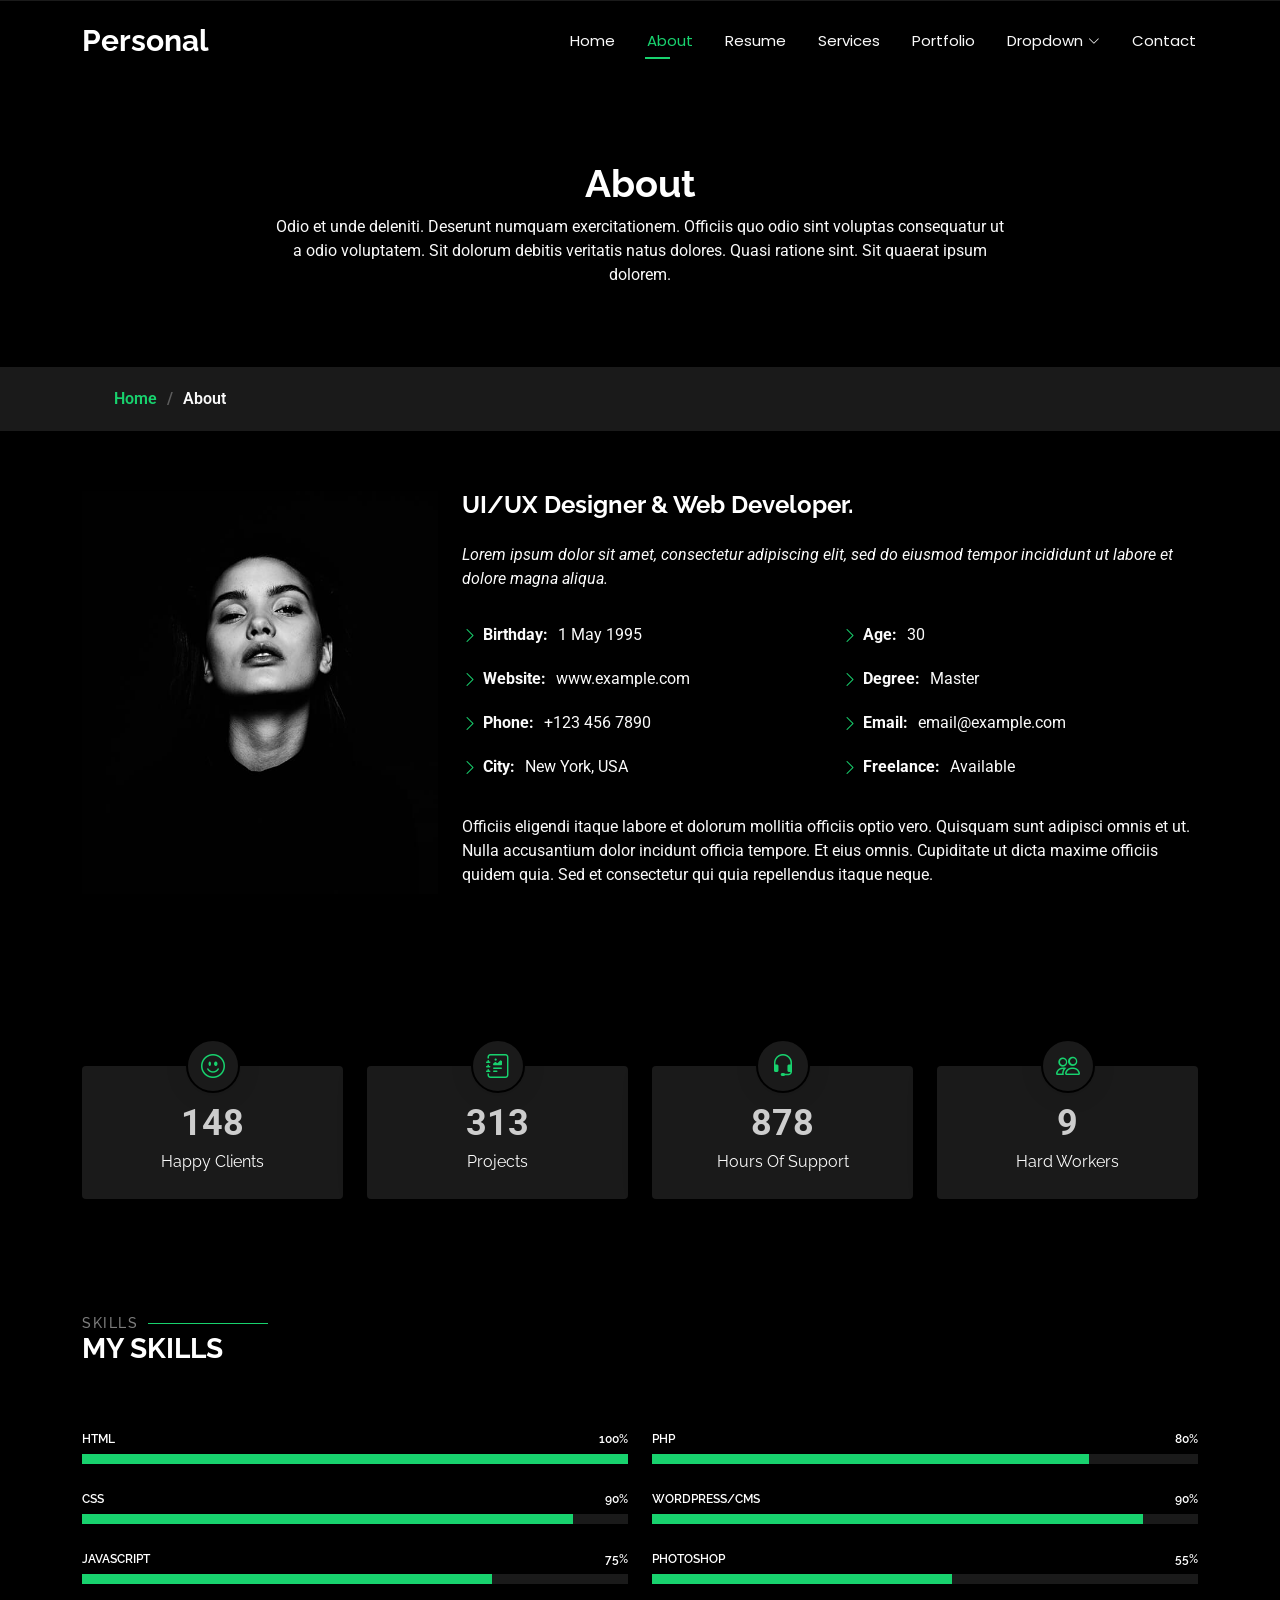
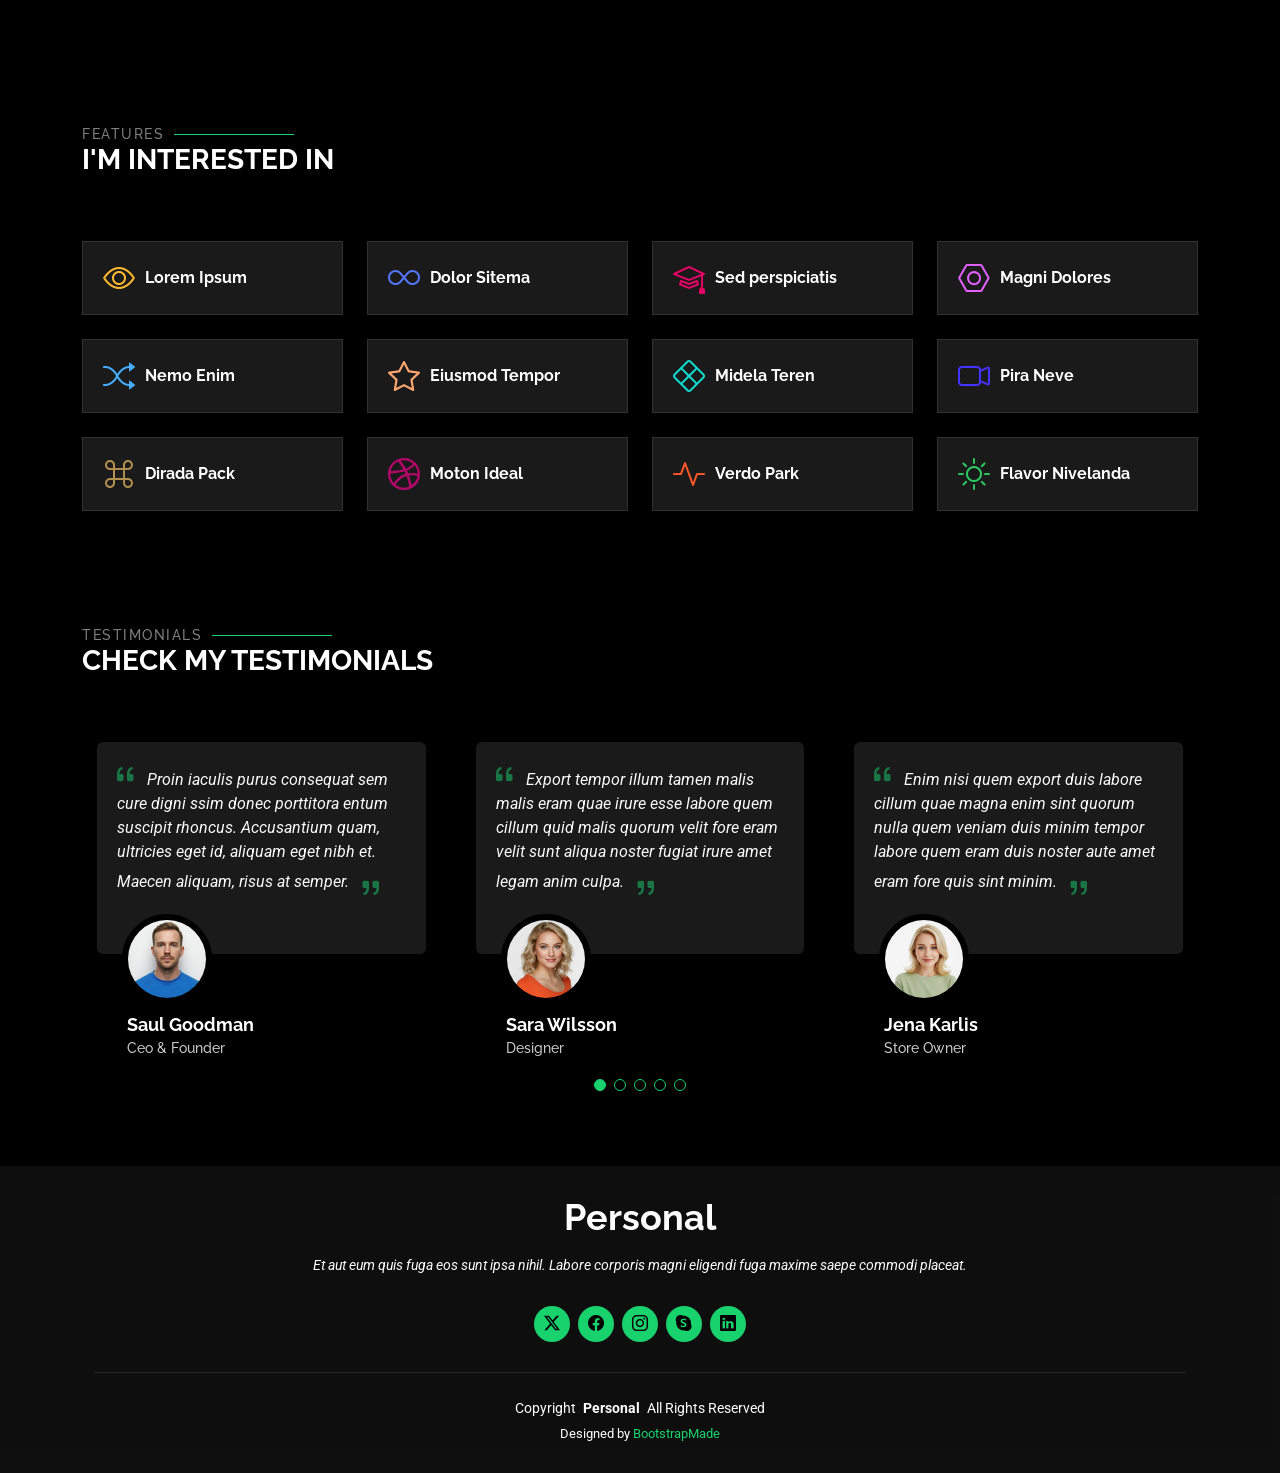
==== about.html @ 87d638be "Projeto Juciele Medeiros" ====
<!DOCTYPE html>
<html lang="en">

<head>
  <meta charset="utf-8">
  <meta content="width=device-width, initial-scale=1.0" name="viewport">
  <title>About - Personal Bootstrap Template</title>
  <meta name="description" content="">
  <meta name="keywords" content="">

  <!-- Favicons -->
  <link href="assets/img/favicon.png" rel="icon">
  <link href="assets/img/apple-touch-icon.png" rel="apple-touch-icon">

  <!-- Fonts -->
  <link href="https://fonts.googleapis.com" rel="preconnect">
  <link href="https://fonts.gstatic.com" rel="preconnect" crossorigin>
  <link href="https://fonts.googleapis.com/css2?family=Roboto:ital,wght@0,100;0,300;0,400;0,500;0,700;0,900;1,100;1,300;1,400;1,500;1,700;1,900&family=Poppins:ital,wght@0,100;0,200;0,300;0,400;0,500;0,600;0,700;0,800;0,900;1,100;1,200;1,300;1,400;1,500;1,600;1,700;1,800;1,900&family=Raleway:ital,wght@0,100;0,200;0,300;0,400;0,500;0,600;0,700;0,800;0,900;1,100;1,200;1,300;1,400;1,500;1,600;1,700;1,800;1,900&display=swap" rel="stylesheet">

  <!-- Vendor CSS Files -->
  <link href="assets/vendor/bootstrap/css/bootstrap.min.css" rel="stylesheet">
  <link href="assets/vendor/bootstrap-icons/bootstrap-icons.css" rel="stylesheet">
  <link href="assets/vendor/aos/aos.css" rel="stylesheet">
  <link href="assets/vendor/swiper/swiper-bundle.min.css" rel="stylesheet">
  <link href="assets/vendor/glightbox/css/glightbox.min.css" rel="stylesheet">

  <!-- Main CSS File -->
  <link href="assets/css/main.css" rel="stylesheet">

  <!-- =======================================================
  * Template Name: Personal
  * Template URL: https://bootstrapmade.com/personal-free-resume-bootstrap-template/
  * Updated: Mar 05 2025 with Bootstrap v5.3.3
  * Author: BootstrapMade.com
  * License: https://bootstrapmade.com/license/
  ======================================================== -->
</head>

<body class="about-page">

  <header id="header" class="header d-flex align-items-center fixed-top">
    <div class="container-fluid container-xl position-relative d-flex align-items-center justify-content-between">

      <a href="index.html" class="logo d-flex align-items-center">
        <!-- Uncomment the line below if you also wish to use an image logo -->
        <!-- <img src="assets/img/logo.webp" alt=""> -->
        <h1 class="sitename">Personal</h1>
      </a>

      <nav id="navmenu" class="navmenu">
        <ul>
          <li><a href="index.html">Home</a></li>
          <li><a href="about.html" class="active">About</a></li>
          <li><a href="resume.html">Resume</a></li>
          <li><a href="services.html">Services</a></li>
          <li><a href="portfolio.html">Portfolio</a></li>
          <li class="dropdown"><a href="#"><span>Dropdown</span> <i class="bi bi-chevron-down toggle-dropdown"></i></a>
            <ul>
              <li><a href="#">Dropdown 1</a></li>
              <li class="dropdown"><a href="#"><span>Deep Dropdown</span> <i class="bi bi-chevron-down toggle-dropdown"></i></a>
                <ul>
                  <li><a href="#">Deep Dropdown 1</a></li>
                  <li><a href="#">Deep Dropdown 2</a></li>
                  <li><a href="#">Deep Dropdown 3</a></li>
                  <li><a href="#">Deep Dropdown 4</a></li>
                  <li><a href="#">Deep Dropdown 5</a></li>
                </ul>
              </li>
              <li><a href="#">Dropdown 2</a></li>
              <li><a href="#">Dropdown 3</a></li>
              <li><a href="#">Dropdown 4</a></li>
            </ul>
          </li>
          <li><a href="contact.html">Contact</a></li>
        </ul>
        <i class="mobile-nav-toggle d-xl-none bi bi-list"></i>
      </nav>

    </div>
  </header>

  <main class="main">

    <!-- Page Title -->
    <div class="page-title" data-aos="fade">
      <div class="heading">
        <div class="container">
          <div class="row d-flex justify-content-center text-center">
            <div class="col-lg-8">
              <h1>About</h1>
              <p class="mb-0">Odio et unde deleniti. Deserunt numquam exercitationem. Officiis quo odio sint voluptas consequatur ut a odio voluptatem. Sit dolorum debitis veritatis natus dolores. Quasi ratione sint. Sit quaerat ipsum dolorem.</p>
            </div>
          </div>
        </div>
      </div>
      <nav class="breadcrumbs">
        <div class="container">
          <ol>
            <li><a href="index.html">Home</a></li>
            <li class="current">About</li>
          </ol>
        </div>
      </nav>
    </div><!-- End Page Title -->

    <!-- About Section -->
    <section id="about" class="about section">

      <div class="container" data-aos="fade-up" data-aos-delay="100">

        <div class="row gy-4 justify-content-center">
          <div class="col-lg-4">
            <img src="assets/img/profile-img.jpg" class="img-fluid" alt="">
          </div>
          <div class="col-lg-8 content">
            <h2>UI/UX Designer &amp; Web Developer.</h2>
            <p class="fst-italic py-3">
              Lorem ipsum dolor sit amet, consectetur adipiscing elit, sed do eiusmod tempor incididunt ut labore et dolore
              magna aliqua.
            </p>
            <div class="row">
              <div class="col-lg-6">
                <ul>
                  <li><i class="bi bi-chevron-right"></i> <strong>Birthday:</strong> <span>1 May 1995</span></li>
                  <li><i class="bi bi-chevron-right"></i> <strong>Website:</strong> <span>www.example.com</span></li>
                  <li><i class="bi bi-chevron-right"></i> <strong>Phone:</strong> <span>+123 456 7890</span></li>
                  <li><i class="bi bi-chevron-right"></i> <strong>City:</strong> <span>New York, USA</span></li>
                </ul>
              </div>
              <div class="col-lg-6">
                <ul>
                  <li><i class="bi bi-chevron-right"></i> <strong>Age:</strong> <span>30</span></li>
                  <li><i class="bi bi-chevron-right"></i> <strong>Degree:</strong> <span>Master</span></li>
                  <li><i class="bi bi-chevron-right"></i> <strong>Email:</strong> <span>email@example.com</span></li>
                  <li><i class="bi bi-chevron-right"></i> <strong>Freelance:</strong> <span>Available</span></li>
                </ul>
              </div>
            </div>
            <p class="py-3">
              Officiis eligendi itaque labore et dolorum mollitia officiis optio vero. Quisquam sunt adipisci omnis et ut. Nulla accusantium dolor incidunt officia tempore. Et eius omnis.
              Cupiditate ut dicta maxime officiis quidem quia. Sed et consectetur qui quia repellendus itaque neque.
            </p>
          </div>
        </div>

      </div>

    </section><!-- /About Section -->

    <!-- Stats Section -->
    <section id="stats" class="stats section">

      <div class="container" data-aos="fade-up" data-aos-delay="100">

        <div class="row gy-4">

          <div class="col-lg-3 col-md-6 d-flex flex-column align-items-center">
            <i class="bi bi-emoji-smile"></i>
            <div class="stats-item">
              <span data-purecounter-start="0" data-purecounter-end="232" data-purecounter-duration="1" class="purecounter"></span>
              <p>Happy Clients</p>
            </div>
          </div><!-- End Stats Item -->

          <div class="col-lg-3 col-md-6 d-flex flex-column align-items-center">
            <i class="bi bi-journal-richtext"></i>
            <div class="stats-item">
              <span data-purecounter-start="0" data-purecounter-end="521" data-purecounter-duration="1" class="purecounter"></span>
              <p>Projects</p>
            </div>
          </div><!-- End Stats Item -->

          <div class="col-lg-3 col-md-6 d-flex flex-column align-items-center">
            <i class="bi bi-headset"></i>
            <div class="stats-item">
              <span data-purecounter-start="0" data-purecounter-end="1463" data-purecounter-duration="1" class="purecounter"></span>
              <p>Hours Of Support</p>
            </div>
          </div><!-- End Stats Item -->

          <div class="col-lg-3 col-md-6 d-flex flex-column align-items-center">
            <i class="bi bi-people"></i>
            <div class="stats-item">
              <span data-purecounter-start="0" data-purecounter-end="15" data-purecounter-duration="1" class="purecounter"></span>
              <p>Hard Workers</p>
            </div>
          </div><!-- End Stats Item -->

        </div>

      </div>

    </section><!-- /Stats Section -->

    <!-- Skills Section -->
    <section id="skills" class="skills section">

      <!-- Section Title -->
      <div class="container section-title" data-aos="fade-up">
        <h2>Skills</h2>
        <div><span>My</span> <span class="description-title">Skills</span></div>
      </div><!-- End Section Title -->

      <div class="container" data-aos="fade-up" data-aos-delay="100">

        <div class="row skills-content skills-animation">

          <div class="col-lg-6">

            <div class="progress">
              <span class="skill"><span>HTML</span> <i class="val">100%</i></span>
              <div class="progress-bar-wrap">
                <div class="progress-bar" role="progressbar" aria-valuenow="100" aria-valuemin="0" aria-valuemax="100"></div>
              </div>
            </div><!-- End Skills Item -->

            <div class="progress">
              <span class="skill"><span>CSS</span> <i class="val">90%</i></span>
              <div class="progress-bar-wrap">
                <div class="progress-bar" role="progressbar" aria-valuenow="90" aria-valuemin="0" aria-valuemax="100"></div>
              </div>
            </div><!-- End Skills Item -->

            <div class="progress">
              <span class="skill"><span>JavaScript</span> <i class="val">75%</i></span>
              <div class="progress-bar-wrap">
                <div class="progress-bar" role="progressbar" aria-valuenow="75" aria-valuemin="0" aria-valuemax="100"></div>
              </div>
            </div><!-- End Skills Item -->

          </div>

          <div class="col-lg-6">

            <div class="progress">
              <span class="skill"><span>PHP</span> <i class="val">80%</i></span>
              <div class="progress-bar-wrap">
                <div class="progress-bar" role="progressbar" aria-valuenow="80" aria-valuemin="0" aria-valuemax="100"></div>
              </div>
            </div><!-- End Skills Item -->

            <div class="progress">
              <span class="skill"><span>WordPress/CMS</span> <i class="val">90%</i></span>
              <div class="progress-bar-wrap">
                <div class="progress-bar" role="progressbar" aria-valuenow="90" aria-valuemin="0" aria-valuemax="100"></div>
              </div>
            </div><!-- End Skills Item -->

            <div class="progress">
              <span class="skill"><span>Photoshop</span> <i class="val">55%</i></span>
              <div class="progress-bar-wrap">
                <div class="progress-bar" role="progressbar" aria-valuenow="55" aria-valuemin="0" aria-valuemax="100"></div>
              </div>
            </div><!-- End Skills Item -->

          </div>

        </div>

      </div>

    </section><!-- /Skills Section -->

    <!-- Interests Section -->
    <section id="interests" class="interests section">

      <!-- Section Title -->
      <div class="container section-title" data-aos="fade-up">
        <h2>Features</h2>
        <div><span>I'm</span> <span class="description-title">interested in</span></div>
      </div><!-- End Section Title -->

      <div class="container">

        <div class="row gy-4">

          <div class="col-lg-3 col-md-4" data-aos="fade-up" data-aos-delay="100">
            <div class="features-item">
              <i class="bi bi-eye" style="color: #ffbb2c;"></i>
              <h3><a href="" class="stretched-link">Lorem Ipsum</a></h3>
            </div>
          </div><!-- End Feature Item -->

          <div class="col-lg-3 col-md-4" data-aos="fade-up" data-aos-delay="200">
            <div class="features-item">
              <i class="bi bi-infinity" style="color: #5578ff;"></i>
              <h3><a href="" class="stretched-link">Dolor Sitema</a></h3>
            </div>
          </div><!-- End Feature Item -->

          <div class="col-lg-3 col-md-4" data-aos="fade-up" data-aos-delay="300">
            <div class="features-item">
              <i class="bi bi-mortarboard" style="color: #e80368;"></i>
              <h3><a href="" class="stretched-link">Sed perspiciatis</a></h3>
            </div>
          </div><!-- End Feature Item -->

          <div class="col-lg-3 col-md-4" data-aos="fade-up" data-aos-delay="400">
            <div class="features-item">
              <i class="bi bi-nut" style="color: #e361ff;"></i>
              <h3><a href="" class="stretched-link">Magni Dolores</a></h3>
            </div>
          </div><!-- End Feature Item -->

          <div class="col-lg-3 col-md-4" data-aos="fade-up" data-aos-delay="500">
            <div class="features-item">
              <i class="bi bi-shuffle" style="color: #47aeff;"></i>
              <h3><a href="" class="stretched-link">Nemo Enim</a></h3>
            </div>
          </div><!-- End Feature Item -->

          <div class="col-lg-3 col-md-4" data-aos="fade-up" data-aos-delay="600">
            <div class="features-item">
              <i class="bi bi-star" style="color: #ffa76e;"></i>
              <h3><a href="" class="stretched-link">Eiusmod Tempor</a></h3>
            </div>
          </div><!-- End Feature Item -->

          <div class="col-lg-3 col-md-4" data-aos="fade-up" data-aos-delay="700">
            <div class="features-item">
              <i class="bi bi-x-diamond" style="color: #11dbcf;"></i>
              <h3><a href="" class="stretched-link">Midela Teren</a></h3>
            </div>
          </div><!-- End Feature Item -->

          <div class="col-lg-3 col-md-4" data-aos="fade-up" data-aos-delay="800">
            <div class="features-item">
              <i class="bi bi-camera-video" style="color: #4233ff;"></i>
              <h3><a href="" class="stretched-link">Pira Neve</a></h3>
            </div>
          </div><!-- End Feature Item -->

          <div class="col-lg-3 col-md-4" data-aos="fade-up" data-aos-delay="900">
            <div class="features-item">
              <i class="bi bi-command" style="color: #b2904f;"></i>
              <h3><a href="" class="stretched-link">Dirada Pack</a></h3>
            </div>
          </div><!-- End Feature Item -->

          <div class="col-lg-3 col-md-4" data-aos="fade-up" data-aos-delay="1000">
            <div class="features-item">
              <i class="bi bi-dribbble" style="color: #b20969;"></i>
              <h3><a href="" class="stretched-link">Moton Ideal</a></h3>
            </div>
          </div><!-- End Feature Item -->

          <div class="col-lg-3 col-md-4" data-aos="fade-up" data-aos-delay="1100">
            <div class="features-item">
              <i class="bi bi-activity" style="color: #ff5828;"></i>
              <h3><a href="" class="stretched-link">Verdo Park</a></h3>
            </div>
          </div><!-- End Feature Item -->

          <div class="col-lg-3 col-md-4" data-aos="fade-up" data-aos-delay="1200">
            <div class="features-item">
              <i class="bi bi-brightness-high" style="color: #29cc61;"></i>
              <h3><a href="" class="stretched-link">Flavor Nivelanda</a></h3>
            </div>
          </div><!-- End Feature Item -->

        </div>

      </div>

    </section><!-- /Interests Section -->

    <!-- Testimonials Section -->
    <section id="testimonials" class="testimonials section">

      <!-- Section Title -->
      <div class="container section-title" data-aos="fade-up">
        <h2>Testimonials</h2>
        <div><span>Check my</span> <span class="description-title">Testimonials</span></div>
      </div><!-- End Section Title -->

      <div class="container" data-aos="fade-up" data-aos-delay="100">

        <div class="swiper init-swiper" data-speed="600" data-delay="5000">
          <script type="application/json" class="swiper-config">
            {
              "loop": true,
              "speed": 600,
              "autoplay": {
                "delay": 5000
              },
              "slidesPerView": "auto",
              "pagination": {
                "el": ".swiper-pagination",
                "type": "bullets",
                "clickable": true
              },
              "breakpoints": {
                "320": {
                  "slidesPerView": 1,
                  "spaceBetween": 40
                },
                "1200": {
                  "slidesPerView": 3,
                  "spaceBetween": 20
                }
              }
            }
          </script>
          <div class="swiper-wrapper">

            <div class="swiper-slide">
              <div class="testimonial-item" "="">
            <p>
              <i class=" bi bi-quote quote-icon-left"></i>
                <span>Proin iaculis purus consequat sem cure digni ssim donec porttitora entum suscipit rhoncus. Accusantium quam, ultricies eget id, aliquam eget nibh et. Maecen aliquam, risus at semper.</span>
                <i class="bi bi-quote quote-icon-right"></i>
                </p>
                <img src="assets/img/person/person-m-9.webp" class="testimonial-img" alt="">
                <h3>Saul Goodman</h3>
                <h4>Ceo &amp; Founder</h4>
              </div>
            </div><!-- End testimonial item -->

            <div class="swiper-slide">
              <div class="testimonial-item">
                <p>
                  <i class="bi bi-quote quote-icon-left"></i>
                  <span>Export tempor illum tamen malis malis eram quae irure esse labore quem cillum quid malis quorum velit fore eram velit sunt aliqua noster fugiat irure amet legam anim culpa.</span>
                  <i class="bi bi-quote quote-icon-right"></i>
                </p>
                <img src="assets/img/person/person-f-5.webp" class="testimonial-img" alt="">
                <h3>Sara Wilsson</h3>
                <h4>Designer</h4>
              </div>
            </div><!-- End testimonial item -->

            <div class="swiper-slide">
              <div class="testimonial-item">
                <p>
                  <i class="bi bi-quote quote-icon-left"></i>
                  <span>Enim nisi quem export duis labore cillum quae magna enim sint quorum nulla quem veniam duis minim tempor labore quem eram duis noster aute amet eram fore quis sint minim.</span>
                  <i class="bi bi-quote quote-icon-right"></i>
                </p>
                <img src="assets/img/person/person-f-12.webp" class="testimonial-img" alt="">
                <h3>Jena Karlis</h3>
                <h4>Store Owner</h4>
              </div>
            </div><!-- End testimonial item -->

            <div class="swiper-slide">
              <div class="testimonial-item">
                <p>
                  <i class="bi bi-quote quote-icon-left"></i>
                  <span>Fugiat enim eram quae cillum dolore dolor amet nulla culpa multos export minim fugiat dolor enim duis veniam ipsum anim magna sunt elit fore quem dolore labore illum veniam.</span>
                  <i class="bi bi-quote quote-icon-right"></i>
                </p>
                <img src="assets/img/person/person-m-12.webp" class="testimonial-img" alt="">
                <h3>Matt Brandon</h3>
                <h4>Freelancer</h4>
              </div>
            </div><!-- End testimonial item -->

            <div class="swiper-slide">
              <div class="testimonial-item">
                <p>
                  <i class="bi bi-quote quote-icon-left"></i>
                  <span>Quis quorum aliqua sint quem legam fore sunt eram irure aliqua veniam tempor noster veniam sunt culpa nulla illum cillum fugiat legam esse veniam culpa fore nisi cillum quid.</span>
                  <i class="bi bi-quote quote-icon-right"></i>
                </p>
                <img src="assets/img/person/person-m-13.webp" class="testimonial-img" alt="">
                <h3>John Larson</h3>
                <h4>Entrepreneur</h4>
              </div>
            </div><!-- End testimonial item -->

          </div>
          <div class="swiper-pagination"></div>
        </div>

      </div>

    </section><!-- /Testimonials Section -->

  </main>

  <footer id="footer" class="footer dark-background">
    <div class="container">
      <h3 class="sitename">Personal</h3>
      <p>Et aut eum quis fuga eos sunt ipsa nihil. Labore corporis magni eligendi fuga maxime saepe commodi placeat.</p>
      <div class="social-links d-flex justify-content-center">
        <a href=""><i class="bi bi-twitter-x"></i></a>
        <a href=""><i class="bi bi-facebook"></i></a>
        <a href=""><i class="bi bi-instagram"></i></a>
        <a href=""><i class="bi bi-skype"></i></a>
        <a href=""><i class="bi bi-linkedin"></i></a>
      </div>
      <div class="container">
        <div class="copyright">
          <span>Copyright</span> <strong class="px-1 sitename">Personal</strong> <span>All Rights Reserved</span>
        </div>
        <div class="credits">
          <!-- All the links in the footer should remain intact. -->
          <!-- You can delete the links only if you've purchased the pro version. -->
          <!-- Licensing information: https://bootstrapmade.com/license/ -->
          <!-- Purchase the pro version with working PHP/AJAX contact form: [buy-url] -->
          Designed by <a href="https://bootstrapmade.com/">BootstrapMade</a>
        </div>
      </div>
    </div>
  </footer>

  <!-- Scroll Top -->
  <a href="#" id="scroll-top" class="scroll-top d-flex align-items-center justify-content-center"><i class="bi bi-arrow-up-short"></i></a>

  <!-- Preloader -->
  <div id="preloader"></div>

  <!-- Vendor JS Files -->
  <script src="assets/vendor/bootstrap/js/bootstrap.bundle.min.js"></script>
  <script src="assets/vendor/php-email-form/validate.js"></script>
  <script src="assets/vendor/aos/aos.js"></script>
  <script src="assets/vendor/typed.js/typed.umd.js"></script>
  <script src="assets/vendor/purecounter/purecounter_vanilla.js"></script>
  <script src="assets/vendor/waypoints/noframework.waypoints.js"></script>
  <script src="assets/vendor/swiper/swiper-bundle.min.js"></script>
  <script src="assets/vendor/glightbox/js/glightbox.min.js"></script>
  <script src="assets/vendor/imagesloaded/imagesloaded.pkgd.min.js"></script>
  <script src="assets/vendor/isotope-layout/isotope.pkgd.min.js"></script>

  <!-- Main JS File -->
  <script src="assets/js/main.js"></script>

</body>

</html>
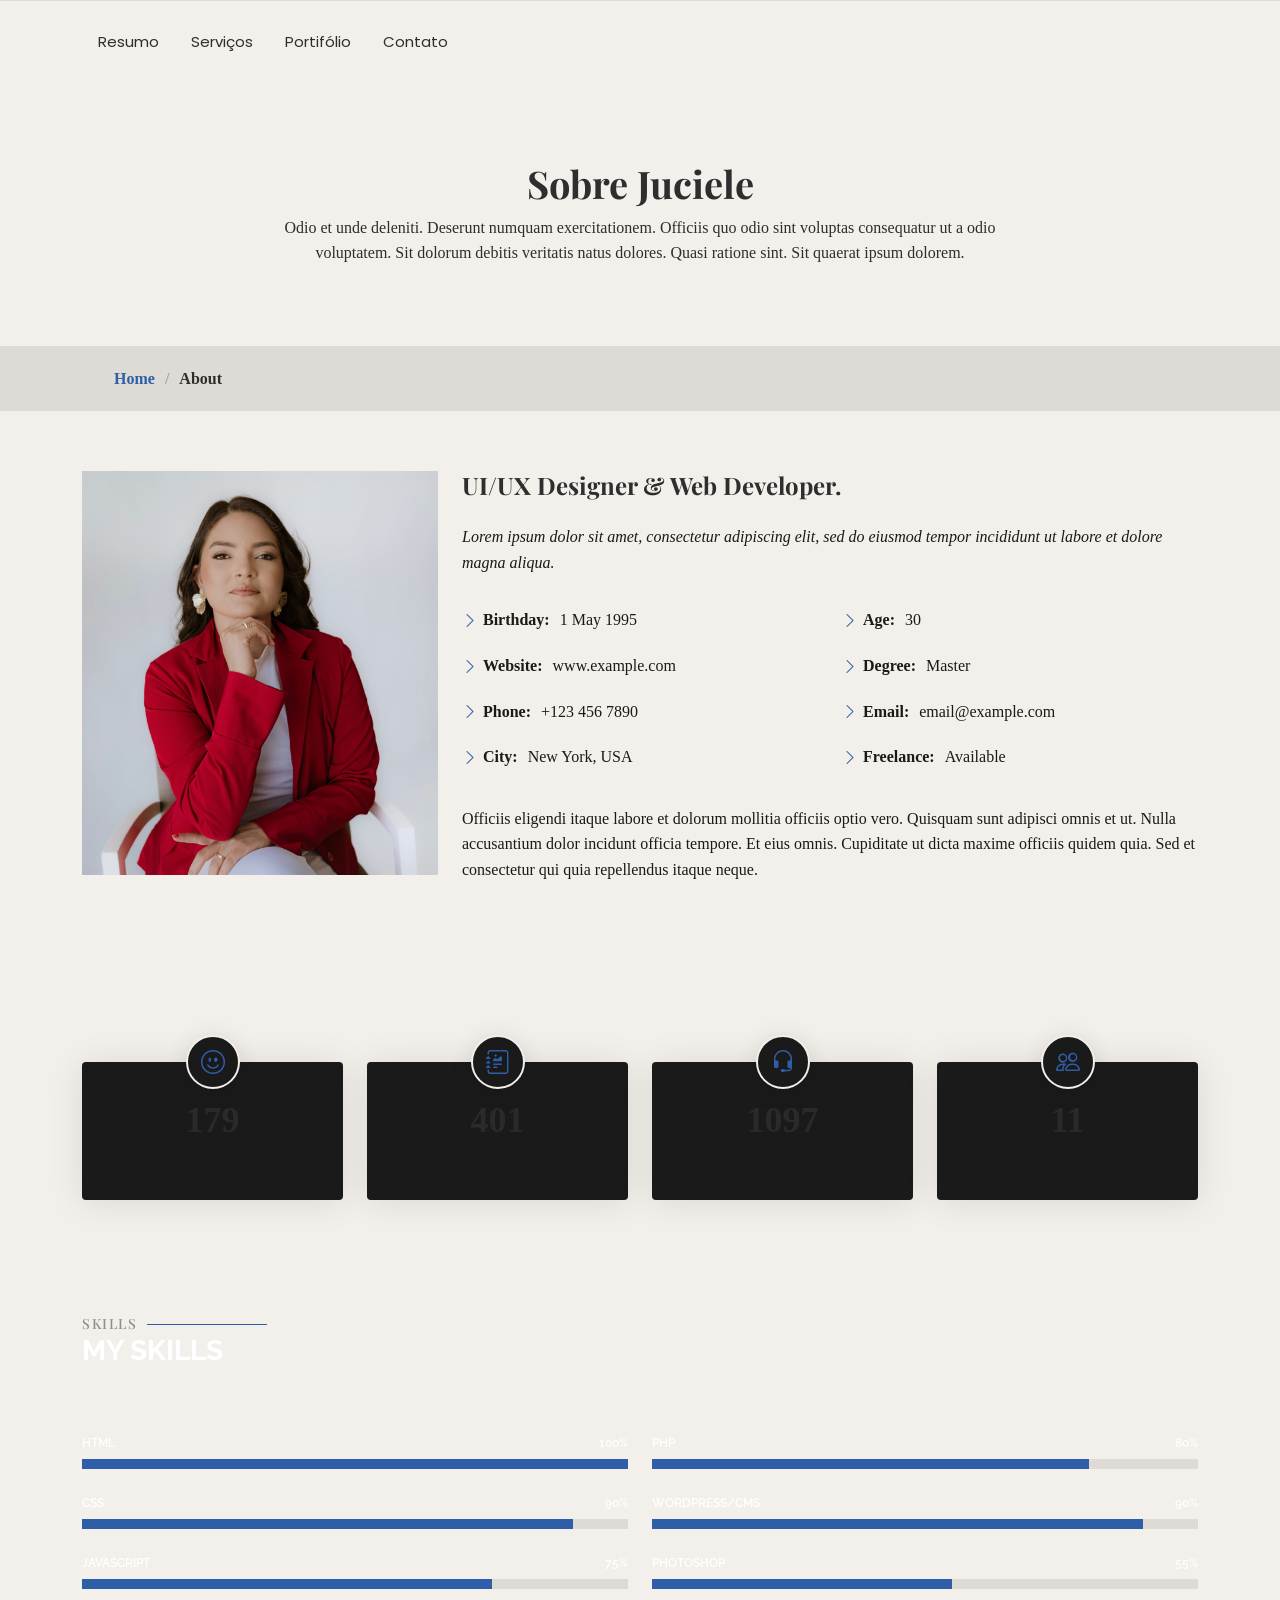
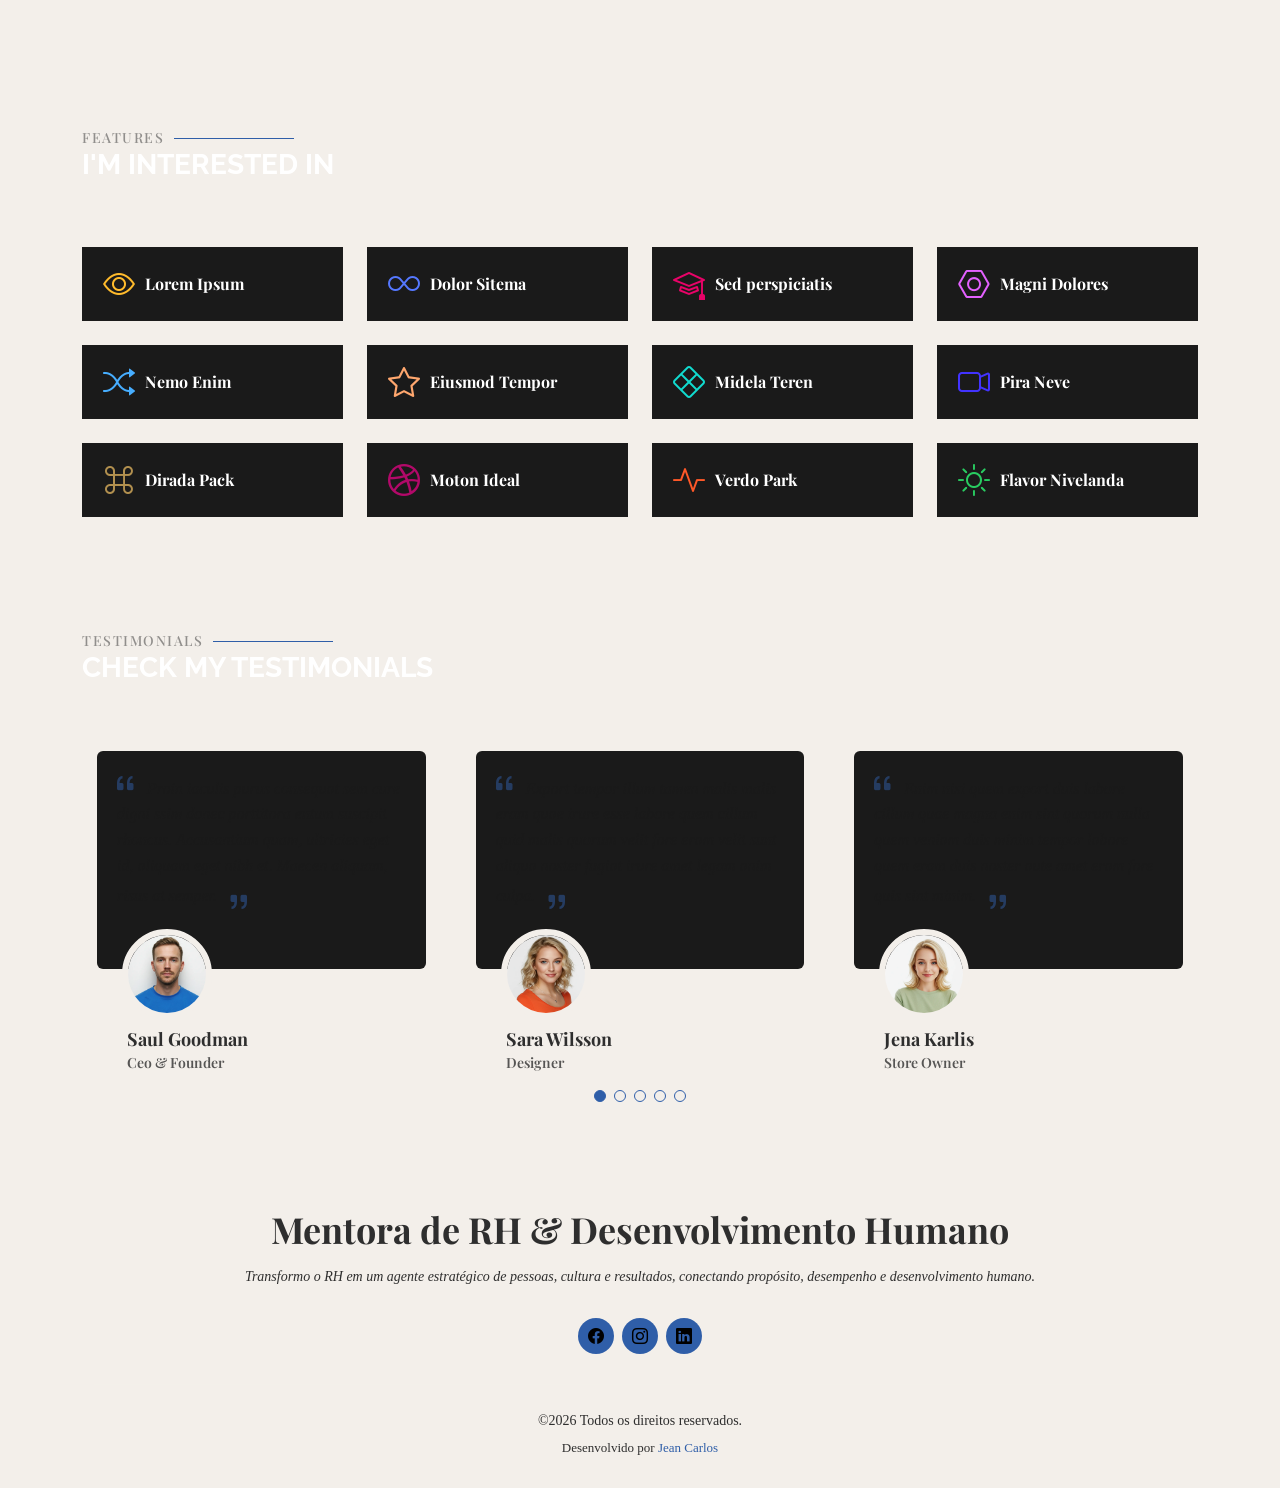
==== commit 0d12d5f6: "Remoção do texto EU SOU" ====
--- a/about.html
+++ b/about.html
@@ -9,7 +9,7 @@
   <meta name="keywords" content="">
 
   <!-- Favicons -->
-  <link href="assets/img/favicon.png" rel="icon">
+  <link href="assets/img/JM_favicon.png" rel="icon">
   <link href="assets/img/apple-touch-icon.png" rel="apple-touch-icon">
 
   <!-- Fonts -->
@@ -39,22 +39,22 @@
 <body class="about-page">
 
   <header id="header" class="header d-flex align-items-center fixed-top">
-    <div class="container-fluid container-xl position-relative d-flex align-items-center justify-content-between">
+    <div class="container-fluid container-xl position-relative d-flex align-items-center justify-content-start">
 
       <a href="index.html" class="logo d-flex align-items-center">
         <!-- Uncomment the line below if you also wish to use an image logo -->
         <!-- <img src="assets/img/logo.webp" alt=""> -->
-        <h1 class="sitename">Personal</h1>
+        <!--h1 class="sitename">Mentora</h1-->
       </a>
 
       <nav id="navmenu" class="navmenu">
         <ul>
-          <li><a href="index.html">Home</a></li>
-          <li><a href="about.html" class="active">About</a></li>
-          <li><a href="resume.html">Resume</a></li>
-          <li><a href="services.html">Services</a></li>
-          <li><a href="portfolio.html">Portfolio</a></li>
-          <li class="dropdown"><a href="#"><span>Dropdown</span> <i class="bi bi-chevron-down toggle-dropdown"></i></a>
+          <!--li><a href="index.html" class="active">Inicio</a></li-->
+          <!--li><a href="about.html">Quem Sou</a></li-->
+          <li><a href="resume.html">Resumo</a></li>
+          <li><a href="services.html">Serviços</a></li>
+          <li><a href="portfolio.html">Portifólio</a></li>
+          <!--li class="dropdown"><a href="#"><span>Dropdown</span> <i class="bi bi-chevron-down toggle-dropdown"></i></a>
             <ul>
               <li><a href="#">Dropdown 1</a></li>
               <li class="dropdown"><a href="#"><span>Deep Dropdown</span> <i class="bi bi-chevron-down toggle-dropdown"></i></a>
@@ -70,8 +70,8 @@
               <li><a href="#">Dropdown 3</a></li>
               <li><a href="#">Dropdown 4</a></li>
             </ul>
-          </li>
-          <li><a href="contact.html">Contact</a></li>
+          </li-->
+          <li><a href="contact.html">Contato</a></li>
         </ul>
         <i class="mobile-nav-toggle d-xl-none bi bi-list"></i>
       </nav>
@@ -87,7 +87,7 @@
         <div class="container">
           <div class="row d-flex justify-content-center text-center">
             <div class="col-lg-8">
-              <h1>About</h1>
+              <h1>Sobre Juciele</h1>
               <p class="mb-0">Odio et unde deleniti. Deserunt numquam exercitationem. Officiis quo odio sint voluptas consequatur ut a odio voluptatem. Sit dolorum debitis veritatis natus dolores. Quasi ratione sint. Sit quaerat ipsum dolorem.</p>
             </div>
           </div>
@@ -110,7 +110,7 @@
 
         <div class="row gy-4 justify-content-center">
           <div class="col-lg-4">
-            <img src="assets/img/profile-img.jpg" class="img-fluid" alt="">
+            <img src="assets/img/profile.jpg" class="img-fluid" alt="">
           </div>
           <div class="col-lg-8 content">
             <h2>UI/UX Designer &amp; Web Developer.</h2>
@@ -480,25 +480,23 @@
 
   <footer id="footer" class="footer dark-background">
     <div class="container">
-      <h3 class="sitename">Personal</h3>
-      <p>Et aut eum quis fuga eos sunt ipsa nihil. Labore corporis magni eligendi fuga maxime saepe commodi placeat.</p>
+      <h3 class="sitename">Mentora de RH & Desenvolvimento Humano</h3>
+      <p>
+        Transformo o RH em um agente estratégico de pessoas, cultura e resultados, conectando propósito, desempenho e desenvolvimento humano.
+      </p>
       <div class="social-links d-flex justify-content-center">
-        <a href=""><i class="bi bi-twitter-x"></i></a>
-        <a href=""><i class="bi bi-facebook"></i></a>
-        <a href=""><i class="bi bi-instagram"></i></a>
-        <a href=""><i class="bi bi-skype"></i></a>
-        <a href=""><i class="bi bi-linkedin"></i></a>
+        <!--<a href=""><i class="bi bi-twitter-x"></i></a>-->
+        <a href="https://www.facebook.com/juciele.medeiros.12" target="_blank"><i class="bi bi-facebook"></i></a>
+        <a href="https://www.instagram.com/jucielemedeiros.rh/" target="_blank"><i class="bi bi-instagram"></i></a>
+        <!--<a href=""><i class="bi bi-skype"></i></a>-->
+        <a href="https://www.linkedin.com/in/juciele-medeiros-624510107/" target="_blank"><i class="bi bi-linkedin"></i></a>
       </div>
       <div class="container">
         <div class="copyright">
-          <span>Copyright</span> <strong class="px-1 sitename">Personal</strong> <span>All Rights Reserved</span>
+          <span>&COPY;2026 Todos os direitos reservados.</span>
         </div>
         <div class="credits">
-          <!-- All the links in the footer should remain intact. -->
-          <!-- You can delete the links only if you've purchased the pro version. -->
-          <!-- Licensing information: https://bootstrapmade.com/license/ -->
-          <!-- Purchase the pro version with working PHP/AJAX contact form: [buy-url] -->
-          Designed by <a href="https://bootstrapmade.com/">BootstrapMade</a>
+          Desenvolvido por <a href="https://www.linkedin.com/in/jekarllos/">Jean Carlos</a>
         </div>
       </div>
     </div>
--- a/assets/css/main.css
+++ b/assets/css/main.css
@@ -0,0 +1,1492 @@
+@import url('https://fonts.googleapis.com/css2?family=Montserrat:wght@400;500;600&family=Playfair+Display:wght@600;700&display=swap');
+
+/* Fonts */
+:root {
+  --default-font: "Roboto",  system-ui, -apple-system, "Segoe UI", Roboto, "Helvetica Neue", Arial, "Noto Sans", "Liberation Sans", sans-serif, "Apple Color Emoji", "Segoe UI Emoji", "Segoe UI Symbol", "Noto Color Emoji";
+  --heading-font: "Raleway",  sans-serif;
+  --nav-font: "Poppins",  sans-serif;
+}
+
+/* Global Colors - The following color variables are used throughout the website. Updating them here will change the color scheme of the entire website */
+:root { 
+  --background-color: #F3EFEA; /* Background color for the entire website, including individual sections */
+  --default-color: #2E2E2E; /* Default color used for the majority of the text content across the entire website */
+  --heading-color: #ffffff; /* Color for headings, subheadings and title throughout the website */
+  --accent-color: #2F5EA8; /* Accent color that represents your brand on the website. It's used for buttons, links, and other elements that need to stand out */
+  --surface-color: #1a1a1a; /* The surface color is used as a background of boxed elements within sections, such as cards, icon boxes, or other elements that require a visual separation from the global background. */
+  --contrast-color: #000000; /* Contrast color for text, ensuring readability against backgrounds of accent, heading, or default colors. */
+  /* Cores */
+  --color-primary: #2F5EA8; /* Azul Assinatura */
+  --azul-hover: #274F8D;
+  --color-secondary: #A67C52; /* Caramelo Sofisticado */
+  --color-bg: #F3EFEA; /* Fundo Elegante */
+  --color-text: #2E2E2E; /* Texto Principal */
+  /* Fontes */
+  --font-primary: 'Playfair Display', serif;
+  --font-secondary: 'Montserrat', sans-serif;
+}
+
+/* Nav Menu Colors - The following color variables are used specifically for the navigation menu. They are separate from the global colors to allow for more customization options */
+:root {
+  --nav-color: #2E2E2E;  /* The default color of the main navmenu links */
+  --nav-hover-color: #2F5EA8; /* Applied to main navmenu links when they are hovered over or active */
+  --nav-mobile-background-color: #1a1a1a; /* Used as the background color for mobile navigation menu */
+  --nav-dropdown-background-color: #1a1a1a; /* Used as the background color for dropdown items that appear when hovering over primary navigation items */
+  --nav-dropdown-color: #2E2E2E; /* Used for navigation links of the dropdown items in the navigation menu. */
+  --nav-dropdown-hover-color: #2F5EA8; /* Similar to --nav-hover-color, this color is applied to dropdown navigation links when they are hovered over. */
+}
+
+/* Color Presets - These classes override global colors when applied to any section or element, providing reuse of the sam color scheme. */
+
+.light-background {
+  --background-color: #1a1a1a;
+  --surface-color: #343434;
+}
+
+.dark-background {
+  --background-color: #F3EFEA;
+  --default-color: #F3EFEA;
+  --heading-color: #F3EFEA;
+  --surface-color: #292929f9;
+  --contrast-color: #000000;
+}
+
+/* Smooth scroll */
+:root {
+  scroll-behavior: smooth;
+}
+
+/*--------------------------------------------------------------
+# General Styling & Shared Classes
+--------------------------------------------------------------*/
+body {
+  color: var(--color-text);
+  background-color: var(--color-bg);
+  font-family: var(--fonte-corpo);
+  line-height: 1.6;
+}
+
+a {
+  color: var(--accent-color);
+  text-decoration: none;
+  transition: 0.3s;
+}
+
+a:hover {
+  color: color-mix(in srgb, var(--accent-color), transparent 25%);
+  text-decoration: none;
+}
+
+h1,
+h2,
+h3,
+h4,
+h5,
+h6 {
+  color: var(--color-text);
+  font-family: var(--font-primary);
+  font-weight: 600;
+}
+
+/* PHP Email Form Messages
+------------------------------*/
+.php-email-form .error-message {
+  display: none;
+  background: #df1529;
+  color: #ffffff;
+  text-align: left;
+  padding: 15px;
+  margin-bottom: 24px;
+  font-weight: 600;
+}
+
+.php-email-form .sent-message {
+  display: none;
+  color: #ffffff;
+  background: #059652;
+  text-align: center;
+  padding: 15px;
+  margin-bottom: 24px;
+  font-weight: 600;
+}
+
+.php-email-form .loading {
+  display: none;
+  background: var(--surface-color);
+  text-align: center;
+  padding: 15px;
+  margin-bottom: 24px;
+}
+
+.php-email-form .loading:before {
+  content: "";
+  display: inline-block;
+  border-radius: 50%;
+  width: 24px;
+  height: 24px;
+  margin: 0 10px -6px 0;
+  border: 3px solid var(--accent-color);
+  border-top-color: var(--surface-color);
+  animation: php-email-form-loading 1s linear infinite;
+}
+
+@keyframes php-email-form-loading {
+  0% {
+    transform: rotate(0deg);
+  }
+
+  100% {
+    transform: rotate(360deg);
+  }
+}
+
+/*--------------------------------------------------------------
+# Global Header
+--------------------------------------------------------------*/
+.header {
+  --background-color: rgba(0, 0, 0, 0);
+  --color: var(--default-color);
+  background-color: var(--background-color);
+  padding: 15px 0;
+  transition: all 0.5s;
+  z-index: 997;
+}
+
+.header .logo {
+  line-height: 1;
+}
+
+.header .logo img {
+  max-height: 32px;
+  margin-right: 8px;
+}
+
+.header .logo h1 {
+  font-size: 30px;
+  margin: 0;
+  font-weight: 700;
+  color: var(--color-text);
+}
+
+/*.scrolled .header {
+  box-shadow: 0px 0 18px rgba(0, 0, 0, 0.1);
+}*/
+
+/* Global Header on Scroll
+------------------------------*/
+.scrolled .header {
+  --background-color: rgba(0, 0, 0, 15%);
+  --color:
+}
+
+/*--------------------------------------------------------------
+# Navigation Menu
+--------------------------------------------------------------*/
+/* Desktop Navigation */
+@media (min-width: 1200px) {
+  .navmenu {
+    padding: 0;
+  }
+
+  .navmenu ul {
+    margin: 0;
+    padding: 0;
+    display: flex;
+    list-style: none;
+    align-items: center;
+    justify-content: center;
+  }
+
+  .navmenu li {
+    position: relative;
+  }
+
+  .navmenu>ul>li {
+    white-space: nowrap;
+    padding: 15px 14px;
+  }
+
+  .navmenu>ul>li:last-child {
+    padding-right: 0;
+  }
+
+  .navmenu a,
+  .navmenu a:focus {
+    color: var(--nav-color);
+    font-size: 15px;
+    padding: 0 2px;
+    font-family: var(--nav-font);
+    font-weight: 400;
+    display: flex;
+    align-items: center;
+    justify-content: space-between;
+    white-space: nowrap;
+    transition: 0.3s;
+    position: relative;
+  }
+
+  .navmenu a i,
+  .navmenu a:focus i {
+    font-size: 12px;
+    line-height: 0;
+    margin-left: 5px;
+    transition: 0.3s;
+  }
+
+  .navmenu>ul>li>a:before {
+    content: "";
+    position: absolute;
+    height: 2px;
+    bottom: -6px;
+    left: 0;
+    background-color: var(--nav-hover-color);
+    visibility: hidden;
+    width: 0px;
+    transition: all 0.3s ease-in-out 0s;
+  }
+
+  .navmenu a:hover:before,
+  .navmenu li:hover>a:before,
+  .navmenu .active:before {
+    visibility: visible;
+    width: 25px;
+  }
+
+  .navmenu li:hover>a,
+  .navmenu .active,
+  .navmenu .active:focus {
+    color: var(--nav-hover-color);
+  }
+
+  .navmenu .dropdown ul {
+    margin: 0;
+    padding: 10px 0;
+    background: var(--nav-dropdown-background-color);
+    display: block;
+    position: absolute;
+    visibility: hidden;
+    left: 14px;
+    top: 130%;
+    opacity: 0;
+    transition: 0.3s;
+    border-radius: 4px;
+    z-index: 99;
+    box-shadow: 0px 0px 30px rgba(0, 0, 0, 0.1);
+  }
+
+  .navmenu .dropdown ul li {
+    min-width: 200px;
+  }
+
+  .navmenu .dropdown ul a {
+    padding: 10px 20px;
+    font-size: 15px;
+    text-transform: none;
+    color: var(--nav-dropdown-color);
+  }
+
+  .navmenu .dropdown ul a i {
+    font-size: 12px;
+  }
+
+  .navmenu .dropdown ul a:hover,
+  .navmenu .dropdown ul .active:hover,
+  .navmenu .dropdown ul li:hover>a {
+    color: var(--nav-dropdown-hover-color);
+  }
+
+  .navmenu .dropdown:hover>ul {
+    opacity: 1;
+    top: 100%;
+    visibility: visible;
+  }
+
+  .navmenu .dropdown .dropdown ul {
+    top: 0;
+    left: -90%;
+    visibility: hidden;
+  }
+
+  .navmenu .dropdown .dropdown:hover>ul {
+    opacity: 1;
+    top: 0;
+    left: -100%;
+    visibility: visible;
+  }
+}
+
+/* Mobile Navigation */
+@media (max-width: 1199px) {
+  .mobile-nav-toggle {
+    color: var(--nav-color);
+    font-size: 28px;
+    line-height: 0;
+    margin-right: 10px;
+    cursor: pointer;
+    transition: color 0.3s;
+  }
+
+  .navmenu {
+    padding: 0;
+    z-index: 9997;
+  }
+
+  .navmenu ul {
+    display: none;
+    list-style: none;
+    position: absolute;
+    inset: 60px 20px 20px 20px;
+    padding: 10px 0;
+    margin: 0;
+    border-radius: 6px;
+    background-color: var(--nav-mobile-background-color);
+    border: 1px solid color-mix(in srgb, var(--default-color), transparent 90%);
+    box-shadow: none;
+    overflow-y: auto;
+    transition: 0.3s;
+    z-index: 9998;
+  }
+
+  .navmenu a,
+  .navmenu a:focus {
+    color: var(--nav-dropdown-color);
+    padding: 10px 20px;
+    font-family: var(--nav-font);
+    font-size: 17px;
+    font-weight: 500;
+    display: flex;
+    align-items: center;
+    justify-content: space-between;
+    white-space: nowrap;
+    transition: 0.3s;
+  }
+
+  .navmenu a i,
+  .navmenu a:focus i {
+    font-size: 12px;
+    line-height: 0;
+    margin-left: 5px;
+    width: 30px;
+    height: 30px;
+    display: flex;
+    align-items: center;
+    justify-content: center;
+    border-radius: 50%;
+    transition: 0.3s;
+    background-color: color-mix(in srgb, var(--accent-color), transparent 90%);
+  }
+
+  .navmenu a i:hover,
+  .navmenu a:focus i:hover {
+    background-color: var(--accent-color);
+    color: var(--contrast-color);
+  }
+
+  .navmenu a:hover,
+  .navmenu .active,
+  .navmenu .active:focus {
+    color: var(--nav-dropdown-hover-color);
+  }
+
+  .navmenu .active i,
+  .navmenu .active:focus i {
+    background-color: var(--accent-color);
+    color: var(--contrast-color);
+    transform: rotate(180deg);
+  }
+
+  .navmenu .dropdown ul {
+    position: static;
+    display: none;
+    z-index: 99;
+    padding: 10px 0;
+    margin: 10px 20px;
+    background-color: var(--nav-dropdown-background-color);
+    transition: all 0.5s ease-in-out;
+  }
+
+  .navmenu .dropdown ul ul {
+    background-color: rgba(33, 37, 41, 0.1);
+  }
+
+  .navmenu .dropdown>.dropdown-active {
+    display: block;
+    background-color: rgba(33, 37, 41, 0.03);
+  }
+
+  .mobile-nav-active {
+    overflow: hidden;
+  }
+
+  .mobile-nav-active .mobile-nav-toggle {
+    color: #fff;
+    position: absolute;
+    font-size: 32px;
+    top: 15px;
+    right: 15px;
+    margin-right: 0;
+    z-index: 9999;
+  }
+
+  .mobile-nav-active .navmenu {
+    position: fixed;
+    overflow: hidden;
+    inset: 0;
+    background: rgba(33, 37, 41, 0.8);
+    transition: 0.3s;
+  }
+
+  .mobile-nav-active .navmenu>ul {
+    display: block;
+  }
+}
+
+/*--------------------------------------------------------------
+# Global Footer
+--------------------------------------------------------------*/
+.footer {
+  color: var(--surface-color);
+  background-color: var(--background-color);
+  font-size: 14px;
+  text-align: center;
+  padding: 30px 0;
+  position: relative;
+}
+
+.footer h3 {
+  font-size: 36px;
+  font-weight: 700;
+  position: relative;
+  padding: 0;
+  margin: 0 0 15px 0;
+}
+
+.footer p {
+  font-size: 15;
+  font-style: italic;
+  padding: 0;
+  margin: 0 0 30px 0;
+}
+
+.footer .social-links {
+  margin: 0 0 30px 0;
+}
+
+.footer .social-links a {
+  font-size: 16px;
+  display: flex;
+  align-items: center;
+  justify-content: center;
+  background: var(--accent-color);
+  color: var(--contrast-color);
+  line-height: 1;
+  margin: 0 4px;
+  border-radius: 50%;
+  text-align: center;
+  width: 36px;
+  height: 36px;
+  transition: 0.3s;
+}
+
+.footer .social-links a:hover {
+  background: color-mix(in srgb, var(--accent-color), transparent 20%);
+  text-decoration: none;
+}
+
+.footer .copyright {
+  padding-top: 25px;
+  border-top: 1px solid color-mix(in srgb, var(--default-color), transparent 90%);
+}
+
+.footer .credits {
+  font-size: 13px;
+  padding-top: 5px;
+}
+
+/*--------------------------------------------------------------
+# Preloader
+--------------------------------------------------------------*/
+#preloader {
+  position: fixed;
+  inset: 0;
+  z-index: 999999;
+  overflow: hidden;
+  background: var(--background-color);
+  transition: all 0.6s ease-out;
+}
+
+#preloader:before {
+  content: "";
+  position: fixed;
+  top: calc(50% - 30px);
+  left: calc(50% - 30px);
+  border: 6px solid #ffffff;
+  border-color: var(--accent-color) transparent var(--accent-color) transparent;
+  border-radius: 50%;
+  width: 60px;
+  height: 60px;
+  animation: animate-preloader 1.5s linear infinite;
+}
+
+@keyframes animate-preloader {
+  0% {
+    transform: rotate(0deg);
+  }
+
+  100% {
+    transform: rotate(360deg);
+  }
+}
+
+/*--------------------------------------------------------------
+# Scroll Top Button
+--------------------------------------------------------------*/
+.scroll-top {
+  position: fixed;
+  visibility: hidden;
+  opacity: 0;
+  right: 15px;
+  bottom: -15px;
+  z-index: 99999;
+  background-color: var(--accent-color);
+  width: 44px;
+  height: 44px;
+  border-radius: 50px;
+  transition: all 0.4s;
+}
+
+.scroll-top i {
+  font-size: 24px;
+  color: var(--contrast-color);
+  line-height: 0;
+}
+
+.scroll-top:hover {
+  background-color: color-mix(in srgb, var(--accent-color), transparent 20%);
+  color: var(--contrast-color);
+}
+
+.scroll-top.active {
+  visibility: visible;
+  opacity: 1;
+  bottom: 15px;
+}
+
+/*--------------------------------------------------------------
+# Disable aos animation delay on mobile devices
+--------------------------------------------------------------*/
+@media screen and (max-width: 768px) {
+  [data-aos-delay] {
+    transition-delay: 0 !important;
+  }
+}
+
+/*--------------------------------------------------------------
+# Global Page Titles & Breadcrumbs
+--------------------------------------------------------------*/
+.page-title {
+  color: var(--default-color);
+  background-color: var(--background-color);
+  position: relative;
+}
+
+.page-title .heading {
+  padding: 160px 0 80px 0;
+  border-top: 1px solid color-mix(in srgb, var(--default-color), transparent 90%);
+}
+
+.page-title .heading h1 {
+  font-size: 38px;
+  font-weight: 700;
+}
+
+.page-title nav {
+  background-color: color-mix(in srgb, var(--default-color), transparent 90%);
+  padding: 20px 0;
+}
+
+.page-title nav ol {
+  display: flex;
+  flex-wrap: wrap;
+  list-style: none;
+  margin: 0;
+  font-size: 16px;
+  font-weight: 600;
+}
+
+.page-title nav ol li+li {
+  padding-left: 10px;
+}
+
+.page-title nav ol li+li::before {
+  content: "/";
+  display: inline-block;
+  padding-right: 10px;
+  color: color-mix(in srgb, var(--default-color), transparent 70%);
+}
+
+/*--------------------------------------------------------------
+# Global Sections
+--------------------------------------------------------------*/
+section,
+.section {
+  color: var(--surface-color);
+  background-color: var(--background-color);
+  padding: 60px 0;
+  scroll-margin-top: 100px;
+  overflow: clip;
+}
+
+@media (max-width: 1199px) {
+
+  section,
+  .section {
+    scroll-margin-top: 66px;
+  }
+}
+
+/*--------------------------------------------------------------
+# Global Section Titles
+--------------------------------------------------------------*/
+.section-title {
+  padding-bottom: 60px;
+  position: relative;
+}
+
+.section-title h2 {
+  font-size: 14px;
+  font-weight: 500;
+  padding: 0;
+  line-height: 1px;
+  margin: 0;
+  letter-spacing: 1.5px;
+  text-transform: uppercase;
+  color: color-mix(in srgb, var(--default-color), transparent 50%);
+  position: relative;
+}
+
+.section-title h2::after {
+  content: "";
+  width: 120px;
+  height: 1px;
+  display: inline-block;
+  background: var(--accent-color);
+  margin: 4px 10px;
+}
+
+.section-title div {
+  color: var(--heading-color);
+  margin: 0;
+  margin: 0;
+  font-size: 28px;
+  font-weight: 700;
+  text-transform: uppercase;
+  font-family: var(--heading-font);
+}
+
+/*--------------------------------------------------------------
+# Hero Section
+--------------------------------------------------------------*/
+.hero {
+  width: 100%;
+  min-height: 100vh;
+  position: relative;
+  padding: 80px 0;
+  display: flex;
+  align-items: center;
+  justify-content: center;
+}
+
+.hero img {
+  position: absolute;
+  inset: 0;
+  display: block;
+  width: 100%;
+  height: 100%;
+  object-fit: cover;
+  object-position: center 15%;
+  z-index: 1;
+}
+
+.hero .container {
+  position: relative;
+  z-index: 3;
+}
+
+.hero h2 {
+  margin: 0;
+  font-size: 64px;
+  font-weight: 700;
+}
+
+.hero p {
+  margin: 5px 0 0 0;
+  font-size: 26px;
+}
+
+.hero p span {
+  letter-spacing: 1px;
+  border-bottom: 2px solid var(--accent-color);
+}
+
+.hero .social-links {
+  margin-top: 25px;
+}
+
+.hero .social-links a {
+  background-color: color-mix(in srgb, var(--default-color), transparent 90%);
+  color: var(--default-color);
+  font-size: 14px;
+  width: 40px;
+  height: 40px;
+  border-radius: 50px;
+  display: inline-flex;
+  align-items: center;
+  justify-content: center;
+  margin-right: 20px;
+  transition: 0.3s;
+}
+
+.hero .social-links a:hover {
+  background-color: var(--accent-color);
+}
+
+@media (max-width: 768px) {
+  .hero h2 {
+    font-size: 32px;
+  }
+
+  .hero p {
+    font-size: 20px;
+  }
+}
+
+/*--------------------------------------------------------------
+# About Section
+--------------------------------------------------------------*/
+.about .content h2 {
+  font-weight: 700;
+  font-size: 24px;
+}
+
+.about .content ul {
+  list-style: none;
+  padding: 0;
+}
+
+.about .content ul li {
+  margin-bottom: 20px;
+  display: flex;
+  align-items: center;
+}
+
+.about .content ul strong {
+  margin-right: 10px;
+}
+
+.about .content ul i {
+  font-size: 16px;
+  margin-right: 5px;
+  color: var(--accent-color);
+  line-height: 0;
+}
+
+/*--------------------------------------------------------------
+# Stats Section
+--------------------------------------------------------------*/
+.stats i {
+  background-color: var(--surface-color);
+  color: var(--accent-color);
+  box-shadow: 0px 2px 25px rgba(0, 0, 0, 0.1);
+  width: 54px;
+  height: 54px;
+  font-size: 24px;
+  border-radius: 50px;
+  border: 2px solid var(--background-color);
+  display: inline-flex;
+  align-items: center;
+  justify-content: center;
+  position: relative;
+  z-index: 1;
+}
+
+.stats .stats-item {
+  background-color: var(--surface-color);
+  margin-top: -27px;
+  padding: 30px 30px 25px 30px;
+  width: 100%;
+  position: relative;
+  text-align: center;
+  box-shadow: 0px 2px 35px rgba(0, 0, 0, 0.1);
+  border-radius: 4px;
+  z-index: 0;
+}
+
+.stats .stats-item span {
+  font-size: 36px;
+  display: block;
+  font-weight: 700;
+  color: color-mix(in srgb, var(--default-color), transparent 20%);
+}
+
+.stats .stats-item p {
+  padding: 0;
+  margin: 0;
+  font-family: var(--heading-font);
+  font-size: 16px;
+}
+
+/*--------------------------------------------------------------
+# Skills Section
+--------------------------------------------------------------*/
+.skills .progress {
+  height: 60px;
+  display: block;
+  background: none;
+  border-radius: 0;
+}
+
+.skills .progress .skill {
+  color: var(--heading-color);
+  padding: 0;
+  margin: 0 0 6px 0;
+  text-transform: uppercase;
+  display: block;
+  font-weight: 600;
+  font-family: var(--heading-font);
+}
+
+.skills .progress .skill .val {
+  float: right;
+  font-style: normal;
+}
+
+.skills .progress-bar-wrap {
+  background: color-mix(in srgb, var(--default-color), transparent 90%);
+  height: 10px;
+}
+
+.skills .progress-bar {
+  width: 1px;
+  height: 10px;
+  transition: 0.9s;
+  background-color: var(--accent-color);
+}
+
+/*--------------------------------------------------------------
+# Interests Section
+--------------------------------------------------------------*/
+.interests .features-item {
+  background-color: var(--surface-color);
+  display: flex;
+  align-items: center;
+  padding: 20px;
+  transition: 0.3s;
+  border: 1px solid color-mix(in srgb, var(--default-color), transparent 90%);
+  position: relative;
+}
+
+.interests .features-item i {
+  font-size: 32px;
+  padding-right: 10px;
+  line-height: 0;
+}
+
+.interests .features-item h3 {
+  font-weight: 700;
+  margin: 0;
+  padding: 0;
+  line-height: 1;
+  font-size: 16px;
+}
+
+.interests .features-item h3 a {
+  color: var(--heading-color);
+  transition: 0.3s;
+}
+
+.interests .features-item:hover {
+  border-color: var(--accent-color);
+}
+
+.interests .features-item:hover h3 a {
+  color: var(--accent-color);
+}
+
+/*--------------------------------------------------------------
+# Testimonials Section
+--------------------------------------------------------------*/
+.testimonials .testimonials-carousel,
+.testimonials .testimonials-slider {
+  overflow: hidden;
+}
+
+.testimonials .testimonial-item {
+  box-sizing: content-box;
+  min-height: 320px;
+}
+
+.testimonials .testimonial-item .testimonial-img {
+  width: 90px;
+  border-radius: 50%;
+  margin: -40px 0 0 40px;
+  position: relative;
+  z-index: 2;
+  border: 6px solid var(--background-color);
+}
+
+.testimonials .testimonial-item h3 {
+  font-size: 18px;
+  font-weight: bold;
+  margin: 10px 0 5px 45px;
+}
+
+.testimonials .testimonial-item h4 {
+  font-size: 14px;
+  color: color-mix(in srgb, var(--default-color), transparent 20%);
+  margin: 0 0 0 45px;
+}
+
+.testimonials .testimonial-item .quote-icon-left,
+.testimonials .testimonial-item .quote-icon-right {
+  color: color-mix(in srgb, var(--accent-color), transparent 50%);
+  font-size: 26px;
+  line-height: 0;
+}
+
+.testimonials .testimonial-item .quote-icon-left {
+  display: inline-block;
+  left: -5px;
+  position: relative;
+}
+
+.testimonials .testimonial-item .quote-icon-right {
+  display: inline-block;
+  right: -5px;
+  position: relative;
+  top: 10px;
+  transform: scale(-1, -1);
+}
+
+.testimonials .testimonial-item p {
+  font-style: italic;
+  margin: 0 15px 0 15px;
+  padding: 20px 20px 60px 20px;
+  background: var(--surface-color);
+  border-radius: 6px;
+  position: relative;
+  z-index: 1;
+}
+
+.testimonials .swiper-wrapper {
+  height: auto;
+}
+
+.testimonials .swiper-pagination {
+  margin-top: 20px;
+  position: relative;
+}
+
+.testimonials .swiper-pagination .swiper-pagination-bullet {
+  width: 12px;
+  height: 12px;
+  background-color: var(--background-color);
+  opacity: 1;
+  border: 1px solid var(--accent-color);
+}
+
+.testimonials .swiper-pagination .swiper-pagination-bullet-active {
+  background-color: var(--accent-color);
+}
+
+/*--------------------------------------------------------------
+# Resume Section
+--------------------------------------------------------------*/
+.resume .resume-title {
+  color: var(--heading-color);
+  font-size: 26px;
+  font-weight: 700;
+  margin-top: 20px;
+  margin-bottom: 20px;
+}
+
+.resume .resume-item {
+  padding: 0 0 20px 20px;
+  margin-top: -2px;
+  border-left: 2px solid var(--accent-color);
+  position: relative;
+}
+
+.resume .resume-item h4 {
+  line-height: 18px;
+  font-size: 18px;
+  font-weight: 600;
+  text-transform: uppercase;
+  color: color-mix(in srgb, var(--default-color), transparent 20%);
+  margin-bottom: 10px;
+}
+
+.resume .resume-item h5 {
+  font-size: 16px;
+  padding: 5px 15px;
+  display: inline-block;
+  font-weight: 600;
+  margin-bottom: 10px;
+}
+
+.resume .resume-item ul {
+  padding-left: 20px;
+}
+
+.resume .resume-item ul li {
+  padding-bottom: 10px;
+}
+
+.resume .resume-item:last-child {
+  padding-bottom: 0;
+}
+
+.resume .resume-item::before {
+  content: "";
+  position: absolute;
+  width: 16px;
+  height: 16px;
+  border-radius: 50px;
+  left: -9px;
+  top: 0;
+  background: var(--background-color);
+  border: 2px solid var(--accent-color);
+}
+
+/*--------------------------------------------------------------
+# Services Section
+--------------------------------------------------------------*/
+.services .service-item {
+  background-color: var(--surface-color);
+  text-align: center;
+  padding: 80px 20px;
+  transition: all ease-in-out 0.3s;
+  height: 100%;
+}
+
+.services .service-item .icon {
+  margin: 0 auto;
+  width: 64px;
+  height: 64px;
+  background: var(--accent-color);
+  border-radius: 4px;
+  display: flex;
+  align-items: center;
+  justify-content: center;
+  margin-bottom: 20px;
+  transition: 0.3s;
+  transform-style: preserve-3d;
+}
+
+.services .service-item .icon i {
+  color: var(--contrast-color);
+  font-size: 28px;
+  transition: ease-in-out 0.3s;
+}
+
+.services .service-item .icon::before {
+  position: absolute;
+  content: "";
+  left: -8px;
+  top: -8px;
+  height: 100%;
+  width: 100%;
+  background: color-mix(in srgb, var(--accent-color), transparent 80%);
+  border-radius: 5px;
+  transition: all 0.3s ease-out 0s;
+  transform: translateZ(-1px);
+}
+
+.services .service-item h3 {
+  font-weight: 700;
+  margin: 10px 0 15px 0;
+  font-size: 22px;
+}
+
+.services .service-item p {
+  line-height: 24px;
+  font-size: 14px;
+  margin-bottom: 0;
+}
+
+.services .service-item:hover {
+  background: var(--accent-color);
+  border-color: var(--accent-color);
+}
+
+.services .service-item:hover .icon {
+  background: var(--surface-color);
+}
+
+.services .service-item:hover .icon i {
+  color: var(--accent-color);
+}
+
+.services .service-item:hover .icon::before {
+  background: color-mix(in srgb, var(--background-color), transparent 70%);
+}
+
+.services .service-item:hover h3,
+.services .service-item:hover p {
+  color: var(--contrast-color);
+}
+
+/*--------------------------------------------------------------
+# Service Details Section
+--------------------------------------------------------------*/
+.service-details .services-list {
+  background-color: var(--surface-color);
+  padding: 10px 30px;
+  border: 1px solid color-mix(in srgb, var(--default-color), transparent 90%);
+  margin-bottom: 20px;
+}
+
+.service-details .services-list a {
+  display: block;
+  line-height: 1;
+  padding: 8px 0 8px 15px;
+  border-left: 3px solid color-mix(in srgb, var(--default-color), transparent 70%);
+  margin: 20px 0;
+  color: color-mix(in srgb, var(--default-color), transparent 20%);
+  transition: 0.3s;
+}
+
+.service-details .services-list a.active {
+  color: var(--heading-color);
+  font-weight: 700;
+  border-color: var(--accent-color);
+}
+
+.service-details .services-list a:hover {
+  border-color: var(--accent-color);
+}
+
+.service-details .services-img {
+  margin-bottom: 20px;
+}
+
+.service-details h3 {
+  font-size: 26px;
+  font-weight: 700;
+}
+
+.service-details h4 {
+  font-size: 20px;
+  font-weight: 700;
+}
+
+.service-details p {
+  font-size: 15px;
+}
+
+.service-details ul {
+  list-style: none;
+  padding: 0;
+  font-size: 15px;
+}
+
+.service-details ul li {
+  padding: 5px 0;
+  display: flex;
+  align-items: center;
+}
+
+.service-details ul i {
+  font-size: 20px;
+  margin-right: 8px;
+  color: var(--accent-color);
+}
+
+/*--------------------------------------------------------------
+# Portfolio Section
+--------------------------------------------------------------*/
+.portfolio .portfolio-filters {
+  padding: 0;
+  margin: 0 auto 20px auto;
+  list-style: none;
+  text-align: center;
+}
+
+.portfolio .portfolio-filters li {
+  cursor: pointer;
+  display: inline-block;
+  padding: 0;
+  font-size: 18px;
+  font-weight: 500;
+  margin: 0 10px;
+  line-height: 1;
+  margin-bottom: 5px;
+  transition: all 0.3s ease-in-out;
+}
+
+.portfolio .portfolio-filters li:hover,
+.portfolio .portfolio-filters li.filter-active {
+  color: var(--accent-color);
+}
+
+.portfolio .portfolio-filters li:first-child {
+  margin-left: 0;
+}
+
+.portfolio .portfolio-filters li:last-child {
+  margin-right: 0;
+}
+
+@media (max-width: 575px) {
+  .portfolio .portfolio-filters li {
+    font-size: 14px;
+    margin: 0 5px;
+  }
+}
+
+.portfolio .portfolio-content {
+  position: relative;
+  overflow: hidden;
+}
+
+.portfolio .portfolio-content img {
+  transition: 0.3s;
+}
+
+.portfolio .portfolio-content .portfolio-info {
+  opacity: 0;
+  position: absolute;
+  inset: 0;
+  z-index: 3;
+  transition: all ease-in-out 0.3s;
+  background: rgba(0, 0, 0, 0.6);
+  padding: 15px;
+}
+
+.portfolio .portfolio-content .portfolio-info h4 {
+  font-size: 14px;
+  padding: 5px 10px;
+  font-weight: 400;
+  color: #ffffff;
+  display: inline-block;
+  background-color: var(--accent-color);
+}
+
+.portfolio .portfolio-content .portfolio-info p {
+  position: absolute;
+  bottom: 10px;
+  text-align: center;
+  display: inline-block;
+  left: 0;
+  right: 0;
+  font-size: 16px;
+  font-weight: 600;
+  color: rgba(255, 255, 255, 0.8);
+}
+
+.portfolio .portfolio-content .portfolio-info .preview-link,
+.portfolio .portfolio-content .portfolio-info .details-link {
+  position: absolute;
+  left: calc(50% - 40px);
+  font-size: 26px;
+  top: calc(50% - 14px);
+  color: #fff;
+  transition: 0.3s;
+  line-height: 1.2;
+}
+
+.portfolio .portfolio-content .portfolio-info .preview-link:hover,
+.portfolio .portfolio-content .portfolio-info .details-link:hover {
+  color: var(--accent-color);
+}
+
+.portfolio .portfolio-content .portfolio-info .details-link {
+  left: 50%;
+  font-size: 34px;
+  line-height: 0;
+}
+
+.portfolio .portfolio-content:hover .portfolio-info {
+  opacity: 1;
+}
+
+.portfolio .portfolio-content:hover img {
+  transform: scale(1.1);
+}
+
+/*--------------------------------------------------------------
+# Portfolio Details Section
+--------------------------------------------------------------*/
+.portfolio-details .portfolio-details-slider img {
+  width: 100%;
+}
+
+.portfolio-details .portfolio-details-slider .swiper-pagination {
+  margin-top: 20px;
+  position: relative;
+}
+
+.portfolio-details .portfolio-details-slider .swiper-pagination .swiper-pagination-bullet {
+  width: 12px;
+  height: 12px;
+  background-color: color-mix(in srgb, var(--default-color), transparent 85%);
+  opacity: 1;
+}
+
+.portfolio-details .portfolio-details-slider .swiper-pagination .swiper-pagination-bullet-active {
+  background-color: var(--accent-color);
+}
+
+.portfolio-details .portfolio-info {
+  background-color: var(--surface-color);
+  padding: 30px;
+  box-shadow: 0px 0 30px rgba(0, 0, 0, 0.1);
+}
+
+.portfolio-details .portfolio-info h3 {
+  font-size: 22px;
+  font-weight: 700;
+  margin-bottom: 20px;
+  padding-bottom: 20px;
+  border-bottom: 1px solid color-mix(in srgb, var(--default-color), transparent 85%);
+}
+
+.portfolio-details .portfolio-info ul {
+  list-style: none;
+  padding: 0;
+  font-size: 15px;
+}
+
+.portfolio-details .portfolio-info ul li+li {
+  margin-top: 10px;
+}
+
+.portfolio-details .portfolio-description {
+  padding-top: 30px;
+}
+
+.portfolio-details .portfolio-description h2 {
+  font-size: 26px;
+  font-weight: 700;
+  margin-bottom: 20px;
+}
+
+.portfolio-details .portfolio-description p {
+  padding: 0;
+  color: color-mix(in srgb, var(--default-color), transparent 30%);
+}
+
+/*--------------------------------------------------------------
+# Starter Section Section
+--------------------------------------------------------------*/
+.starter-section {
+  /* Add your styles here */
+}
+
+/*--------------------------------------------------------------
+# Contact Section
+--------------------------------------------------------------*/
+.contact .info-item {
+  box-shadow: 0px 0px 20px rgba(0, 0, 0, 0.1);
+  padding: 20px 30px;
+}
+
+.contact .info-item .icon {
+  color: var(--contrast-color);
+  background-color: var(--accent-color);
+  width: 56px;
+  height: 56px;
+  font-size: 24px;
+  display: flex;
+  justify-content: center;
+  align-items: center;
+  transition: all 0.3s ease-in-out;
+  border-radius: 50%;
+  margin-right: 15px;
+}
+
+.contact .info-item h3 {
+  font-size: 18px;
+  font-weight: 700;
+  margin: 0 0 2px 0;
+}
+
+.contact .info-item p {
+  padding: 0;
+  margin-bottom: 0;
+  font-size: 14px;
+}
+
+.contact .info-item .social-links a {
+  font-size: 24px;
+  display: inline-block;
+  line-height: 1;
+  margin: 4px 6px 0 0;
+  transition: 0.3s;
+  color: color-mix(in srgb, var(--default-color), transparent 50%);
+}
+
+.contact .info-item .social-links a:hover {
+  color: var(--accent-color);
+}
+
+.contact .php-email-form {
+  box-shadow: 0px 0px 20px rgba(0, 0, 0, 0.1);
+  padding: 30px;
+  margin-top: 30px;
+}
+
+@media (max-width: 575px) {
+  .contact .php-email-form {
+    padding: 20px;
+  }
+}
+
+.contact .php-email-form input[type=text],
+.contact .php-email-form input[type=email],
+.contact .php-email-form textarea {
+  color: var(--default-color);
+  background-color: color-mix(in srgb, var(--background-color), transparent 50%);
+  border-color: color-mix(in srgb, var(--default-color), transparent 80%);
+  font-size: 14px;
+  padding: 10px 15px;
+  box-shadow: none;
+  border-radius: 0;
+}
+
+.contact .php-email-form input[type=text]:focus,
+.contact .php-email-form input[type=email]:focus,
+.contact .php-email-form textarea:focus {
+  border-color: var(--accent-color);
+}
+
+.contact .php-email-form input[type=text]::placeholder,
+.contact .php-email-form input[type=email]::placeholder,
+.contact .php-email-form textarea::placeholder {
+  color: color-mix(in srgb, var(--default-color), transparent 70%);
+}
+
+.contact .php-email-form button[type=submit] {
+  color: var(--contrast-color);
+  background: var(--accent-color);
+  border: 0;
+  padding: 10px 30px;
+  transition: 0.4s;
+  border-radius: 50px;
+}
+
+.contact .php-email-form button[type=submit]:hover {
+  background: color-mix(in srgb, var(--accent-color), transparent 20%);
+}
+
+/* Forçar o estilo nos botões do seu portfólio */
+.btn, .button, .btn-primary {
+  background-color: #2F5EA8 !important;
+  border-color: #2F5EA8 !important;
+  color: #fff !important;
+}
+
+.btn:hover, .button:hover {
+  background-color: #274F8D !important;
+  border-color: #274F8D !important;
+}
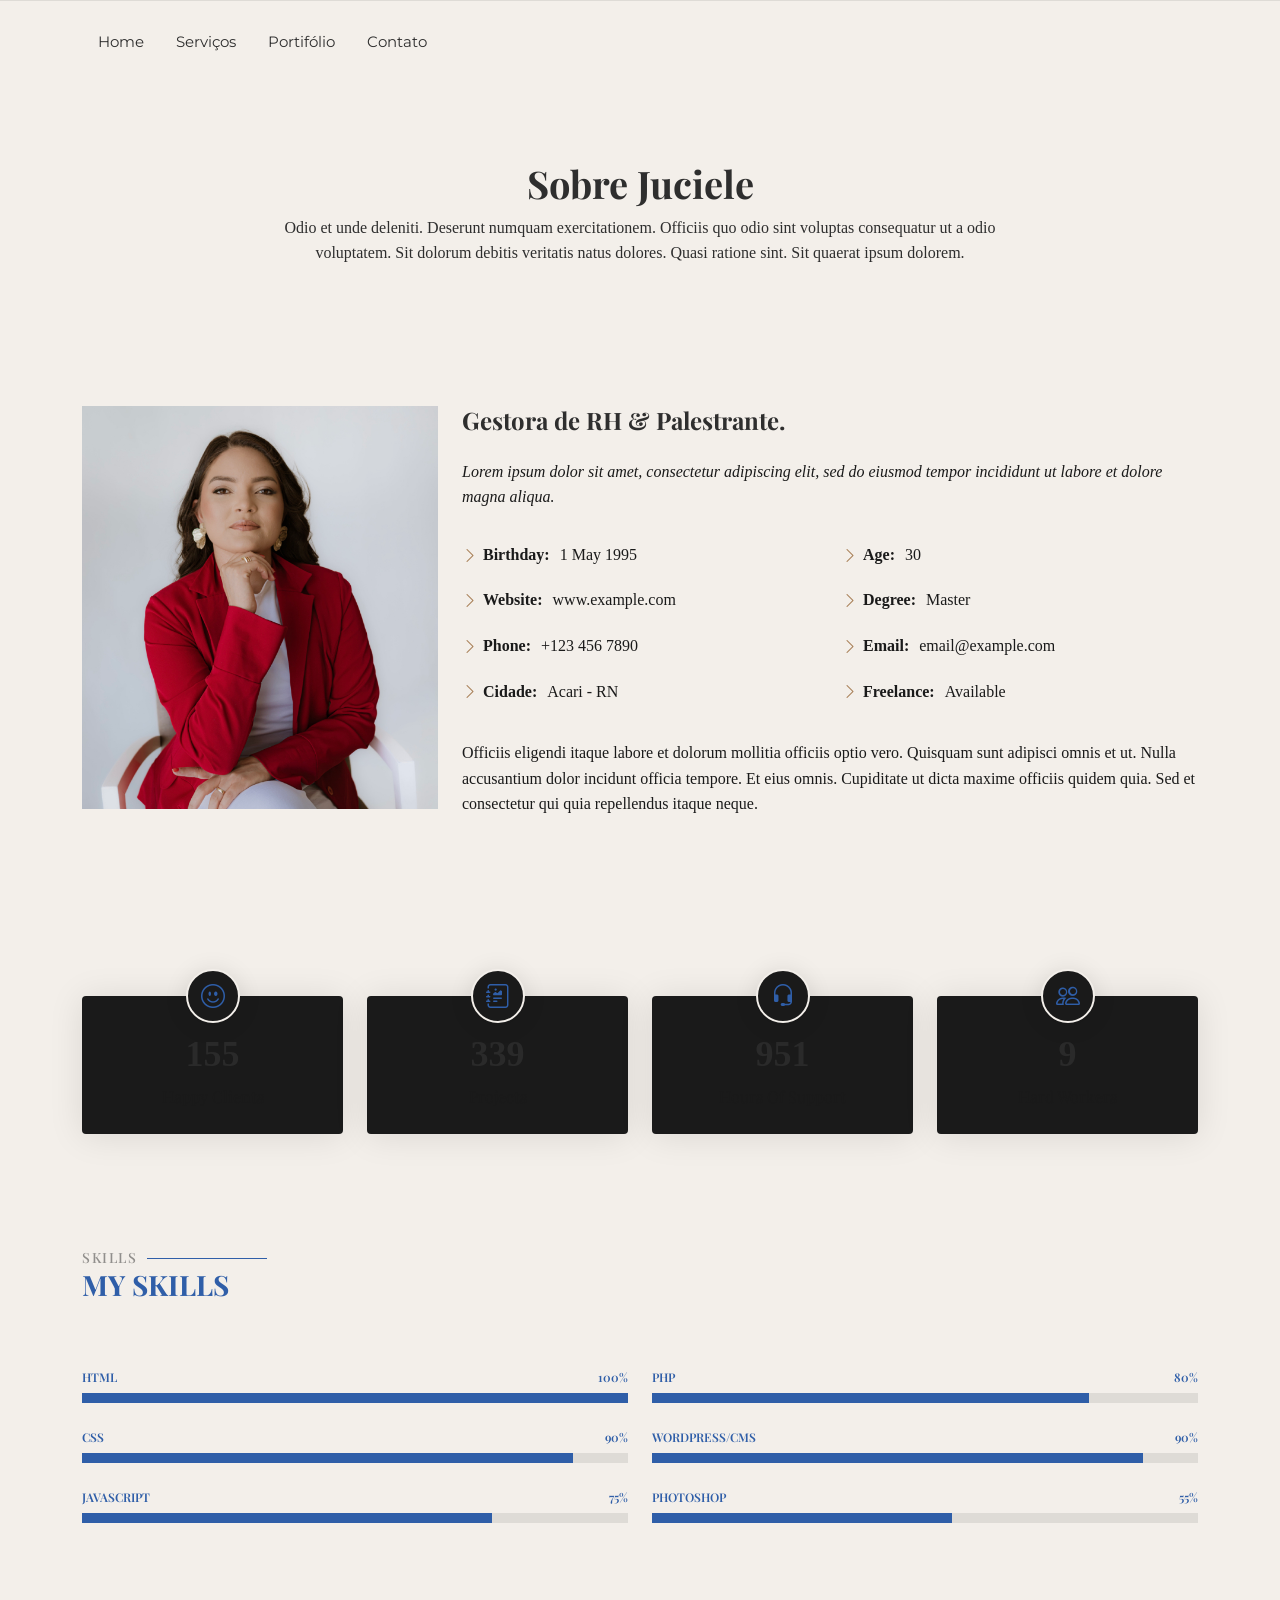
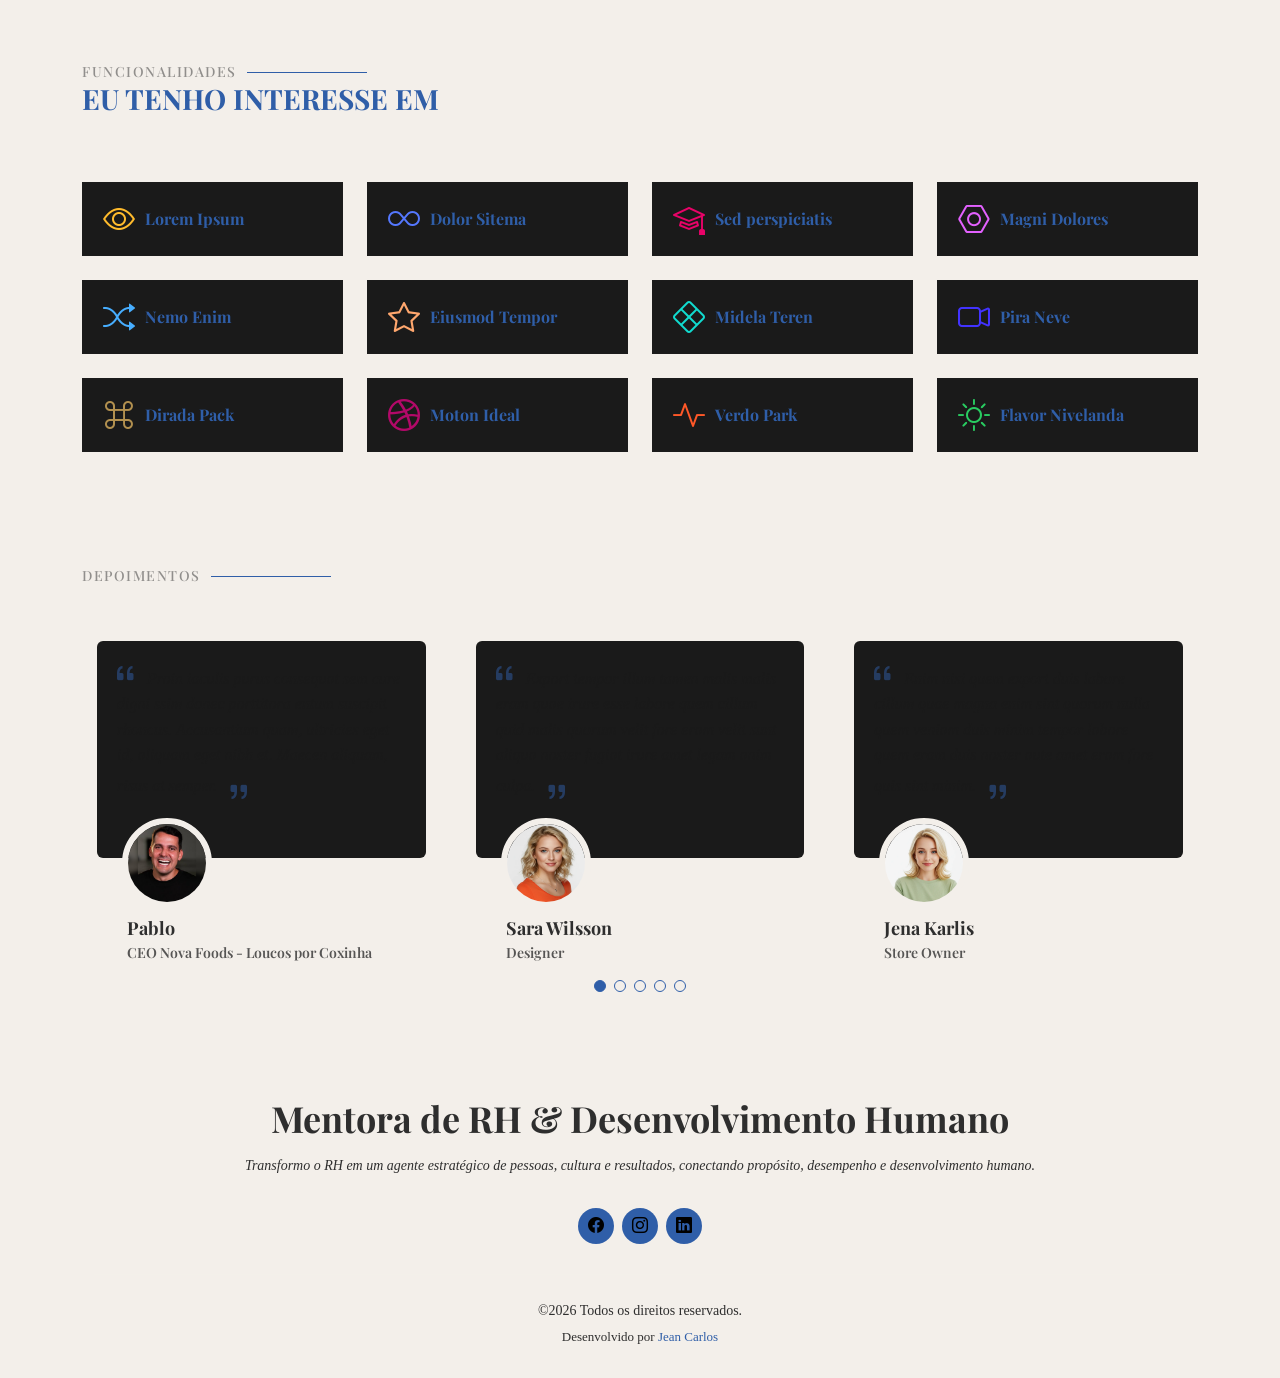
==== commit fe72ad5e: "inicio da pág sobre" ====
--- a/about.html
+++ b/about.html
@@ -1,10 +1,10 @@
 <!DOCTYPE html>
-<html lang="en">
+<html lang="pt-br">
 
 <head>
   <meta charset="utf-8">
   <meta content="width=device-width, initial-scale=1.0" name="viewport">
-  <title>About - Personal Bootstrap Template</title>
+  <title>Juciele Medeiros</title>
   <meta name="description" content="">
   <meta name="keywords" content="">
 
@@ -15,8 +15,7 @@
   <!-- Fonts -->
   <link href="https://fonts.googleapis.com" rel="preconnect">
   <link href="https://fonts.gstatic.com" rel="preconnect" crossorigin>
-  <link href="https://fonts.googleapis.com/css2?family=Roboto:ital,wght@0,100;0,300;0,400;0,500;0,700;0,900;1,100;1,300;1,400;1,500;1,700;1,900&family=Poppins:ital,wght@0,100;0,200;0,300;0,400;0,500;0,600;0,700;0,800;0,900;1,100;1,200;1,300;1,400;1,500;1,600;1,700;1,800;1,900&family=Raleway:ital,wght@0,100;0,200;0,300;0,400;0,500;0,600;0,700;0,800;0,900;1,100;1,200;1,300;1,400;1,500;1,600;1,700;1,800;1,900&display=swap" rel="stylesheet">
-
+  <link href="https://fonts.googleapis.com/css2?family=Montserrat:wght@400;500;600&family=Playfair+Display:wght@600;700&display=swap" rel="stylesheet">
   <!-- Vendor CSS Files -->
   <link href="assets/vendor/bootstrap/css/bootstrap.min.css" rel="stylesheet">
   <link href="assets/vendor/bootstrap-icons/bootstrap-icons.css" rel="stylesheet">
@@ -27,16 +26,9 @@
   <!-- Main CSS File -->
   <link href="assets/css/main.css" rel="stylesheet">
 
-  <!-- =======================================================
-  * Template Name: Personal
-  * Template URL: https://bootstrapmade.com/personal-free-resume-bootstrap-template/
-  * Updated: Mar 05 2025 with Bootstrap v5.3.3
-  * Author: BootstrapMade.com
-  * License: https://bootstrapmade.com/license/
-  ======================================================== -->
 </head>
 
-<body class="about-page">
+<body class="index-page">
 
   <header id="header" class="header d-flex align-items-center fixed-top">
     <div class="container-fluid container-xl position-relative d-flex align-items-center justify-content-start">
@@ -50,27 +42,10 @@
       <nav id="navmenu" class="navmenu">
         <ul>
           <!--li><a href="index.html" class="active">Inicio</a></li-->
-          <!--li><a href="about.html">Quem Sou</a></li-->
-          <li><a href="resume.html">Resumo</a></li>
+          <li><a href="index.html">Home</a></li>
+          <!--li><a href="resume.html">Resumo</a></li-->
           <li><a href="services.html">Serviços</a></li>
           <li><a href="portfolio.html">Portifólio</a></li>
-          <!--li class="dropdown"><a href="#"><span>Dropdown</span> <i class="bi bi-chevron-down toggle-dropdown"></i></a>
-            <ul>
-              <li><a href="#">Dropdown 1</a></li>
-              <li class="dropdown"><a href="#"><span>Deep Dropdown</span> <i class="bi bi-chevron-down toggle-dropdown"></i></a>
-                <ul>
-                  <li><a href="#">Deep Dropdown 1</a></li>
-                  <li><a href="#">Deep Dropdown 2</a></li>
-                  <li><a href="#">Deep Dropdown 3</a></li>
-                  <li><a href="#">Deep Dropdown 4</a></li>
-                  <li><a href="#">Deep Dropdown 5</a></li>
-                </ul>
-              </li>
-              <li><a href="#">Dropdown 2</a></li>
-              <li><a href="#">Dropdown 3</a></li>
-              <li><a href="#">Dropdown 4</a></li>
-            </ul>
-          </li-->
           <li><a href="contact.html">Contato</a></li>
         </ul>
         <i class="mobile-nav-toggle d-xl-none bi bi-list"></i>
@@ -93,14 +68,14 @@
           </div>
         </div>
       </div>
-      <nav class="breadcrumbs">
+      <!--nav class="breadcrumbs">
         <div class="container">
           <ol>
-            <li><a href="index.html">Home</a></li>
-            <li class="current">About</li>
+            <!--li><a href="index.html">Home</a></li>
+            <li class="current">Quem sou</li>
           </ol>
         </div>
-      </nav>
+      </nav-->
     </div><!-- End Page Title -->
 
     <!-- About Section -->
@@ -113,7 +88,7 @@
             <img src="assets/img/profile.jpg" class="img-fluid" alt="">
           </div>
           <div class="col-lg-8 content">
-            <h2>UI/UX Designer &amp; Web Developer.</h2>
+            <h2>Gestora de RH &amp; Palestrante.</h2>
             <p class="fst-italic py-3">
               Lorem ipsum dolor sit amet, consectetur adipiscing elit, sed do eiusmod tempor incididunt ut labore et dolore
               magna aliqua.
@@ -124,7 +99,7 @@
                   <li><i class="bi bi-chevron-right"></i> <strong>Birthday:</strong> <span>1 May 1995</span></li>
                   <li><i class="bi bi-chevron-right"></i> <strong>Website:</strong> <span>www.example.com</span></li>
                   <li><i class="bi bi-chevron-right"></i> <strong>Phone:</strong> <span>+123 456 7890</span></li>
-                  <li><i class="bi bi-chevron-right"></i> <strong>City:</strong> <span>New York, USA</span></li>
+                  <li><i class="bi bi-chevron-right"></i> <strong>Cidade:</strong> <span>Acari - RN</span></li>
                 </ul>
               </div>
               <div class="col-lg-6">
@@ -266,8 +241,8 @@
 
       <!-- Section Title -->
       <div class="container section-title" data-aos="fade-up">
-        <h2>Features</h2>
-        <div><span>I'm</span> <span class="description-title">interested in</span></div>
+        <h2>Funcionalidades</h2>
+        <div><span>Eu</span> <span class="description-title">Tenho interesse em</span></div>
       </div><!-- End Section Title -->
 
       <div class="container">
@@ -369,8 +344,8 @@
 
       <!-- Section Title -->
       <div class="container section-title" data-aos="fade-up">
-        <h2>Testimonials</h2>
-        <div><span>Check my</span> <span class="description-title">Testimonials</span></div>
+        <h2>Depoimentos</h2>
+        <!--div><span>Check my</span> <span class="description-title">Testimonials</span></div-->
       </div><!-- End Section Title -->
 
       <div class="container" data-aos="fade-up" data-aos-delay="100">
@@ -410,9 +385,9 @@
                 <span>Proin iaculis purus consequat sem cure digni ssim donec porttitora entum suscipit rhoncus. Accusantium quam, ultricies eget id, aliquam eget nibh et. Maecen aliquam, risus at semper.</span>
                 <i class="bi bi-quote quote-icon-right"></i>
                 </p>
-                <img src="assets/img/person/person-m-9.webp" class="testimonial-img" alt="">
-                <h3>Saul Goodman</h3>
-                <h4>Ceo &amp; Founder</h4>
+                <img src="assets/img/person/pablo_lpc.png" class="testimonial-img" alt="">
+                <h3>Pablo</h3>
+                <h4>CEO Nova Foods - Loucos por Coxinha</h4>
               </div>
             </div><!-- End testimonial item -->
 
@@ -485,10 +460,8 @@
         Transformo o RH em um agente estratégico de pessoas, cultura e resultados, conectando propósito, desempenho e desenvolvimento humano.
       </p>
       <div class="social-links d-flex justify-content-center">
-        <!--<a href=""><i class="bi bi-twitter-x"></i></a>-->
         <a href="https://www.facebook.com/juciele.medeiros.12" target="_blank"><i class="bi bi-facebook"></i></a>
         <a href="https://www.instagram.com/jucielemedeiros.rh/" target="_blank"><i class="bi bi-instagram"></i></a>
-        <!--<a href=""><i class="bi bi-skype"></i></a>-->
         <a href="https://www.linkedin.com/in/juciele-medeiros-624510107/" target="_blank"><i class="bi bi-linkedin"></i></a>
       </div>
       <div class="container">
--- a/assets/css/main.css
+++ b/assets/css/main.css
@@ -2,25 +2,26 @@
 
 /* Fonts */
 :root {
-  --default-font: "Roboto",  system-ui, -apple-system, "Segoe UI", Roboto, "Helvetica Neue", Arial, "Noto Sans", "Liberation Sans", sans-serif, "Apple Color Emoji", "Segoe UI Emoji", "Segoe UI Symbol", "Noto Color Emoji";
-  --heading-font: "Raleway",  sans-serif;
-  --nav-font: "Poppins",  sans-serif;
+  --default-font: "Montserrat",  sans-serif, -apple-system, "Segoe UI", Roboto, "Helvetica Neue", Arial, "Noto Sans", "Liberation Sans", sans-serif, "Apple Color Emoji", "Segoe UI Emoji", "Segoe UI Symbol", "Noto Color Emoji";
+  --heading-font: "Playfair Display",  serif;
+  --nav-font: "Montserrat",  sans-serif;
 }
 
 /* Global Colors - The following color variables are used throughout the website. Updating them here will change the color scheme of the entire website */
 :root { 
   --background-color: #F3EFEA; /* Background color for the entire website, including individual sections */
   --default-color: #2E2E2E; /* Default color used for the majority of the text content across the entire website */
-  --heading-color: #ffffff; /* Color for headings, subheadings and title throughout the website */
+  --heading-color: #2F5EA8; /* Color for headings, subheadings and title throughout the website */
   --accent-color: #2F5EA8; /* Accent color that represents your brand on the website. It's used for buttons, links, and other elements that need to stand out */
+  --accent-secondary: #A67C52;
   --surface-color: #1a1a1a; /* The surface color is used as a background of boxed elements within sections, such as cards, icon boxes, or other elements that require a visual separation from the global background. */
-  --contrast-color: #000000; /* Contrast color for text, ensuring readability against backgrounds of accent, heading, or default colors. */
+  --contrast-color: #ffffff; /* Contrast color for text, ensuring readability against backgrounds of accent, heading, or default colors. */
   /* Cores */
   --color-primary: #2F5EA8; /* Azul Assinatura */
   --azul-hover: #274F8D;
   --color-secondary: #A67C52; /* Caramelo Sofisticado */
   --color-bg: #F3EFEA; /* Fundo Elegante */
-  --color-text: #2E2E2E; /* Texto Principal */
+  --color-text: #2E2E2E; /* Texto Principal */ 
   /* Fontes */
   --font-primary: 'Playfair Display', serif;
   --font-secondary: 'Montserrat', sans-serif;
@@ -787,7 +788,7 @@
 .about .content ul i {
   font-size: 16px;
   margin-right: 5px;
-  color: var(--accent-color);
+  color: var(--accent-secondary);
   line-height: 0;
 }
 
@@ -1084,7 +1085,7 @@
 }
 
 .services .service-item .icon i {
-  color: var(--contrast-color);
+  color: var(--accent-secondary);
   font-size: 28px;
   transition: ease-in-out 0.3s;
 }
@@ -1387,6 +1388,7 @@
 # Contact Section
 --------------------------------------------------------------*/
 .contact .info-item {
+  color: #A67C52;
   box-shadow: 0px 0px 20px rgba(0, 0, 0, 0.1);
   padding: 20px 30px;
 }
@@ -1470,13 +1472,18 @@
   color: var(--contrast-color);
   background: var(--accent-color);
   border: 0;
-  padding: 10px 30px;
+  padding: 12px 40px;
   transition: 0.4s;
-  border-radius: 50px;
+  border-radius: 4px;
+  font-family: var(--default-font);
+  font-weight: 500;
+  text-transform: uppercase;
+  letter-spacing: 1px;
 }
 
 .contact .php-email-form button[type=submit]:hover {
-  background: color-mix(in srgb, var(--accent-color), transparent 20%);
+  background: #274f8d;
+  /*background: color-mix(in srgb, var(--accent-color), transparent 20%);*/
 }
 
 /* Forçar o estilo nos botões do seu portfólio */
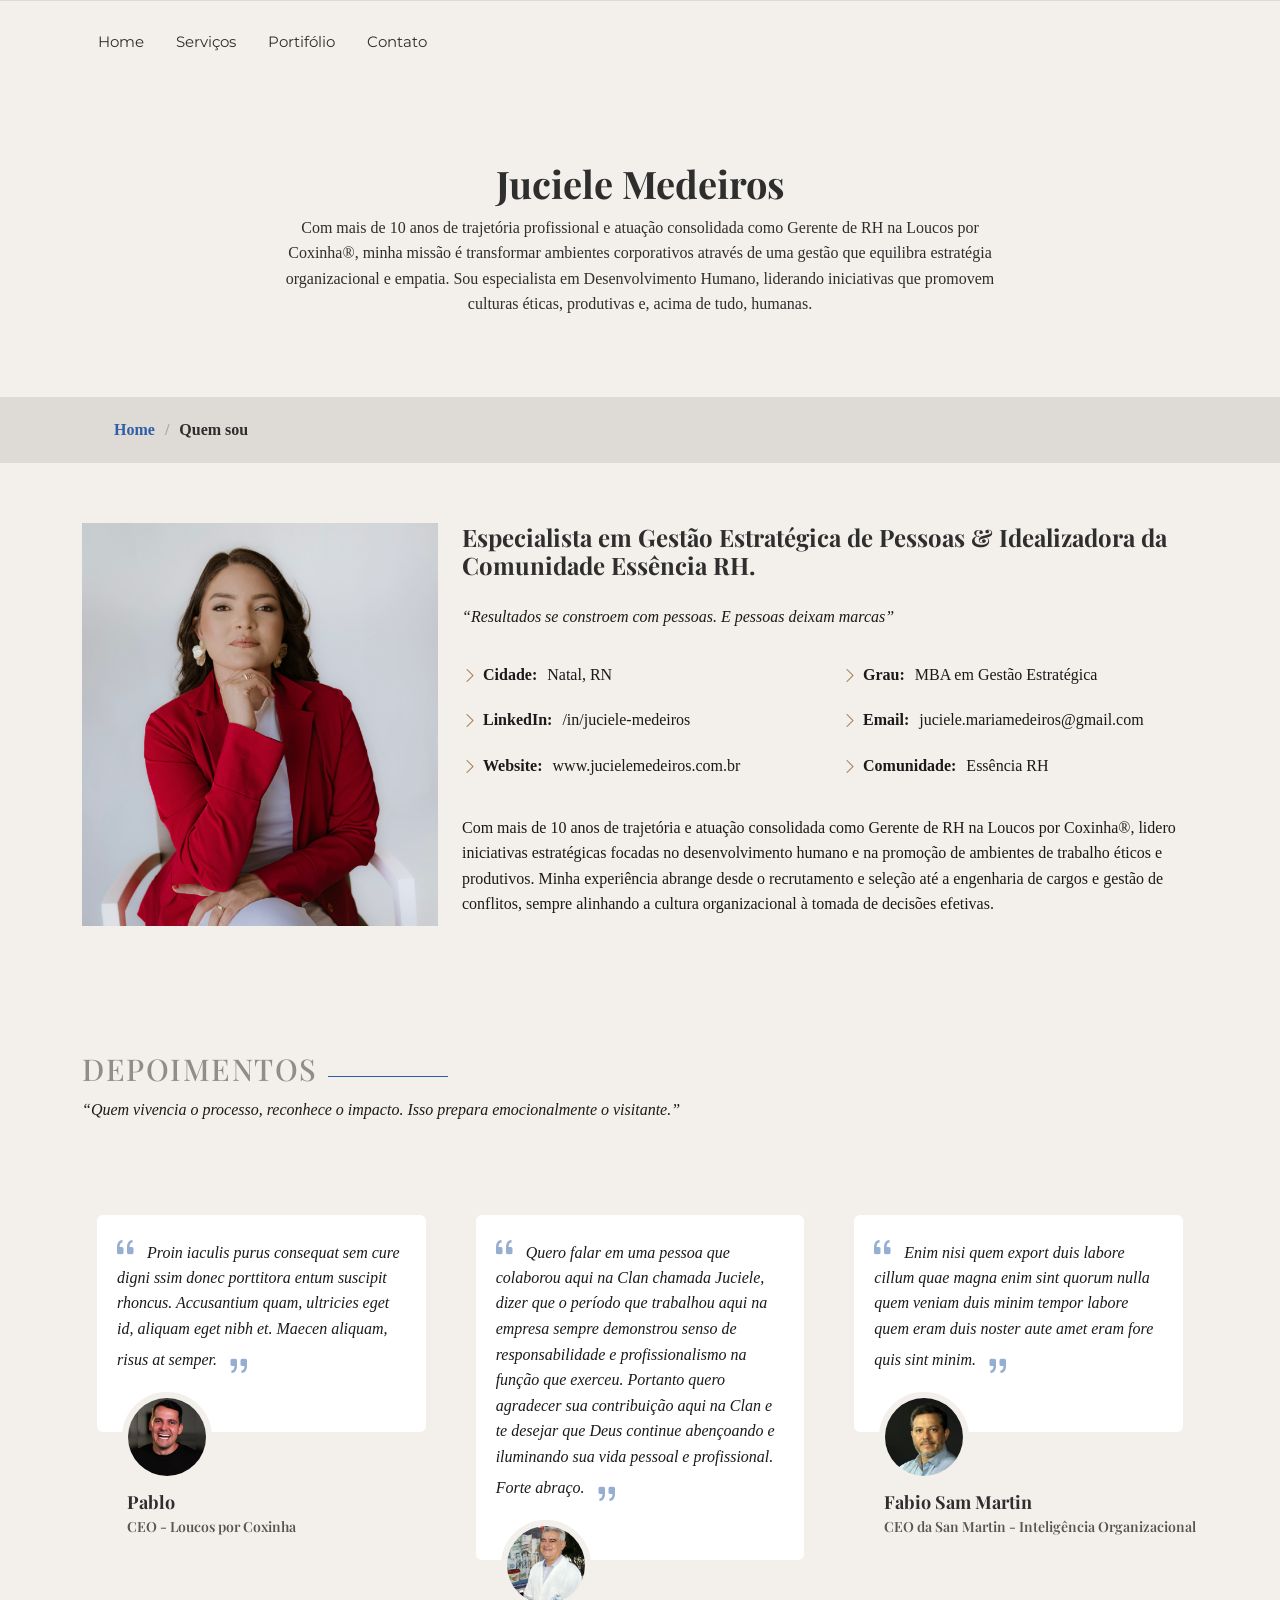
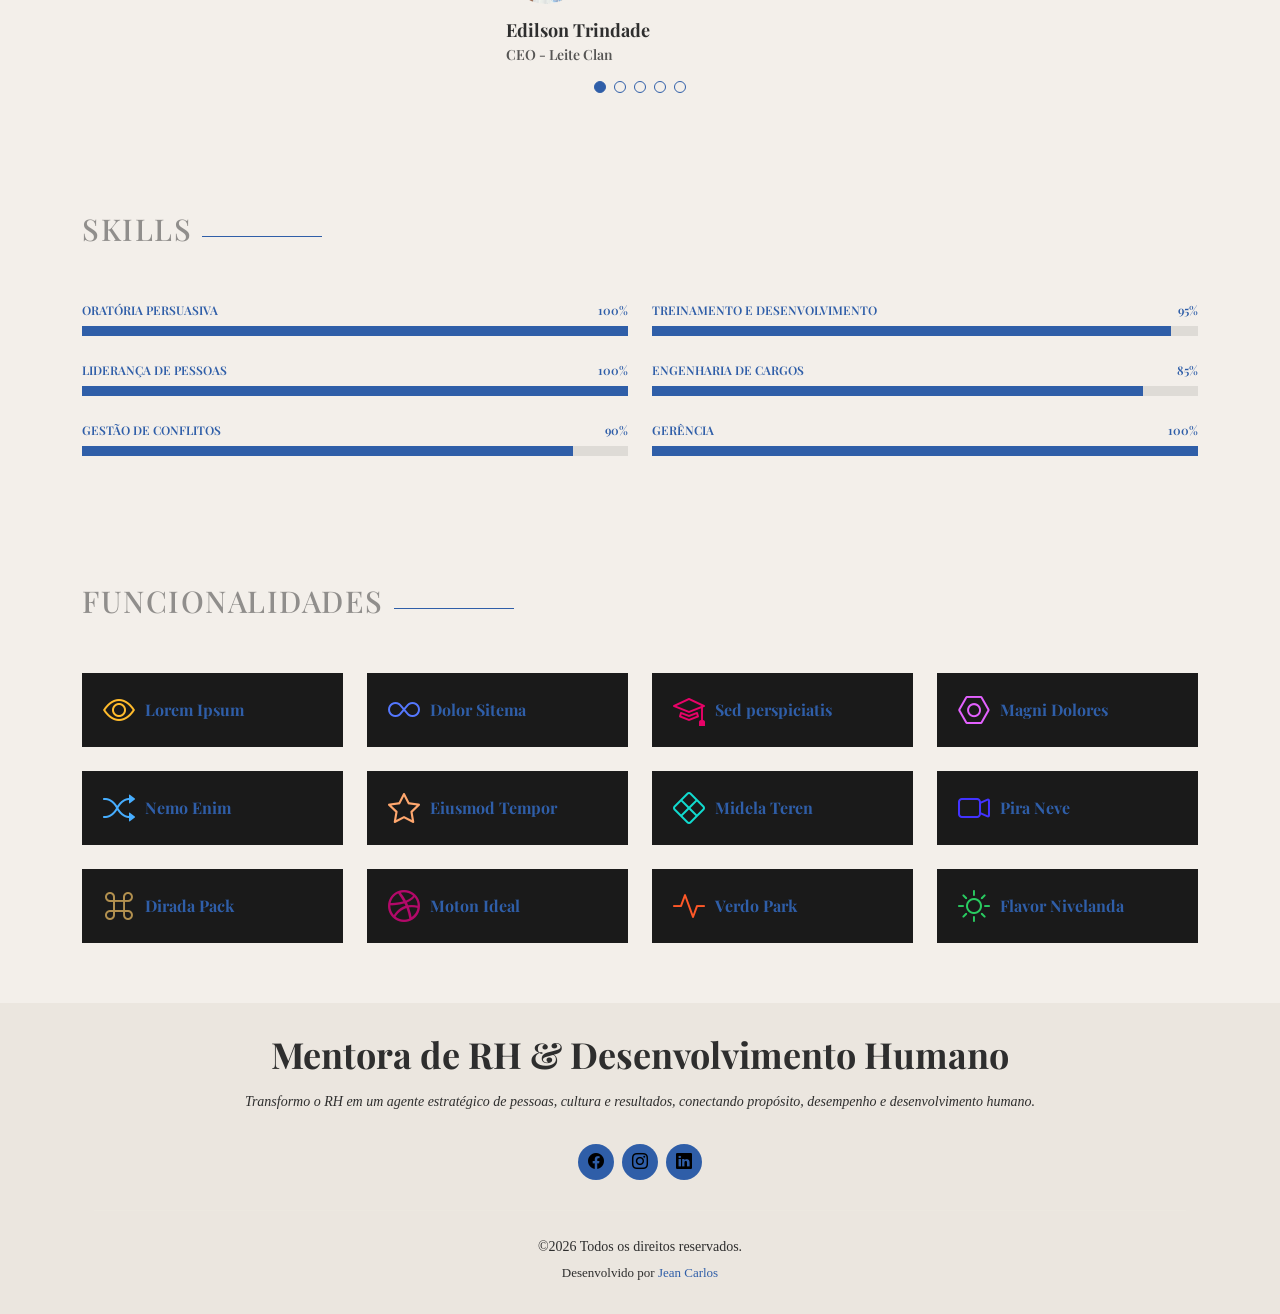
==== commit 58f3201e: "Página contato" ====
--- a/about.html
+++ b/about.html
@@ -62,16 +62,16 @@
         <div class="container">
           <div class="row d-flex justify-content-center text-center">
             <div class="col-lg-8">
-              <h1>Sobre Juciele</h1>
-              <p class="mb-0">Odio et unde deleniti. Deserunt numquam exercitationem. Officiis quo odio sint voluptas consequatur ut a odio voluptatem. Sit dolorum debitis veritatis natus dolores. Quasi ratione sint. Sit quaerat ipsum dolorem.</p>
+              <h1>Juciele Medeiros</h1>
+              <p class="mb-0">Com mais de 10 anos de trajetória profissional e atuação consolidada como Gerente de RH na Loucos por Coxinha®, minha missão é transformar ambientes corporativos através de uma gestão que equilibra estratégia organizacional e empatia. Sou especialista em Desenvolvimento Humano, liderando iniciativas que promovem culturas éticas, produtivas e, acima de tudo, humanas.</p>
             </div>
           </div>
         </div>
       </div>
-      <!--nav class="breadcrumbs">
+      <nav class="breadcrumbs">
         <div class="container">
           <ol>
-            <!--li><a href="index.html">Home</a></li>
+            <li><a href="index.html">Home</a></li>
             <li class="current">Quem sou</li>
           </ol>
         </div>
@@ -85,35 +85,33 @@
 
         <div class="row gy-4 justify-content-center">
           <div class="col-lg-4">
-            <img src="assets/img/profile.jpg" class="img-fluid" alt="">
+            <img src="assets/img/profile.jpg" class="img-fluid" alt="Juciele Medeiros">
           </div>
           <div class="col-lg-8 content">
-            <h2>Gestora de RH &amp; Palestrante.</h2>
+            <h2>Especialista em Gestão Estratégica de Pessoas &amp; Idealizadora da Comunidade Essência RH.</h2>
             <p class="fst-italic py-3">
-              Lorem ipsum dolor sit amet, consectetur adipiscing elit, sed do eiusmod tempor incididunt ut labore et dolore
-              magna aliqua.
+                “Resultados se constroem com pessoas.
+                E pessoas deixam marcas”
             </p>
             <div class="row">
               <div class="col-lg-6">
                 <ul>
-                  <li><i class="bi bi-chevron-right"></i> <strong>Birthday:</strong> <span>1 May 1995</span></li>
-                  <li><i class="bi bi-chevron-right"></i> <strong>Website:</strong> <span>www.example.com</span></li>
-                  <li><i class="bi bi-chevron-right"></i> <strong>Phone:</strong> <span>+123 456 7890</span></li>
-                  <li><i class="bi bi-chevron-right"></i> <strong>Cidade:</strong> <span>Acari - RN</span></li>
+                  <li><i class="bi bi-chevron-right"></i> <strong>Cidade:</strong> <span>Natal, RN</span></li>
+                  <li><i class="bi bi-chevron-right"></i> <strong>LinkedIn:</strong> <span>/in/juciele-medeiros</span></li>
+                  <li><i class="bi bi-chevron-right"></i> <strong>Website:</strong> <span>www.jucielemedeiros.com.br</span></li>
                 </ul>
               </div>
               <div class="col-lg-6">
                 <ul>
-                  <li><i class="bi bi-chevron-right"></i> <strong>Age:</strong> <span>30</span></li>
-                  <li><i class="bi bi-chevron-right"></i> <strong>Degree:</strong> <span>Master</span></li>
-                  <li><i class="bi bi-chevron-right"></i> <strong>Email:</strong> <span>email@example.com</span></li>
-                  <li><i class="bi bi-chevron-right"></i> <strong>Freelance:</strong> <span>Available</span></li>
+                  <li><i class="bi bi-chevron-right"></i> <strong>Grau:</strong> <span>MBA em Gestão Estratégica</span></li>
+                  <li><i class="bi bi-chevron-right"></i> <strong>Email:</strong> <span>juciele.mariamedeiros@gmail.com</span></li>
+                  <li><i class="bi bi-chevron-right"></i> <strong>Comunidade:</strong> <span>Essência RH</span></li>
                 </ul>
               </div>
             </div>
             <p class="py-3">
-              Officiis eligendi itaque labore et dolorum mollitia officiis optio vero. Quisquam sunt adipisci omnis et ut. Nulla accusantium dolor incidunt officia tempore. Et eius omnis.
-              Cupiditate ut dicta maxime officiis quidem quia. Sed et consectetur qui quia repellendus itaque neque.
+              Com mais de 10 anos de trajetória e atuação consolidada como Gerente de RH na Loucos por Coxinha®, lidero iniciativas estratégicas focadas no desenvolvimento humano e na promoção de ambientes de trabalho éticos e produtivos. 
+              Minha experiência abrange desde o recrutamento e seleção até a engenharia de cargos e gestão de conflitos, sempre alinhando a cultura organizacional à tomada de decisões efetivas.
             </p>
           </div>
         </div>
@@ -122,230 +120,17 @@
 
     </section><!-- /About Section -->
 
-    <!-- Stats Section -->
-    <section id="stats" class="stats section">
-
-      <div class="container" data-aos="fade-up" data-aos-delay="100">
-
-        <div class="row gy-4">
-
-          <div class="col-lg-3 col-md-6 d-flex flex-column align-items-center">
-            <i class="bi bi-emoji-smile"></i>
-            <div class="stats-item">
-              <span data-purecounter-start="0" data-purecounter-end="232" data-purecounter-duration="1" class="purecounter"></span>
-              <p>Happy Clients</p>
-            </div>
-          </div><!-- End Stats Item -->
-
-          <div class="col-lg-3 col-md-6 d-flex flex-column align-items-center">
-            <i class="bi bi-journal-richtext"></i>
-            <div class="stats-item">
-              <span data-purecounter-start="0" data-purecounter-end="521" data-purecounter-duration="1" class="purecounter"></span>
-              <p>Projects</p>
-            </div>
-          </div><!-- End Stats Item -->
-
-          <div class="col-lg-3 col-md-6 d-flex flex-column align-items-center">
-            <i class="bi bi-headset"></i>
-            <div class="stats-item">
-              <span data-purecounter-start="0" data-purecounter-end="1463" data-purecounter-duration="1" class="purecounter"></span>
-              <p>Hours Of Support</p>
-            </div>
-          </div><!-- End Stats Item -->
-
-          <div class="col-lg-3 col-md-6 d-flex flex-column align-items-center">
-            <i class="bi bi-people"></i>
-            <div class="stats-item">
-              <span data-purecounter-start="0" data-purecounter-end="15" data-purecounter-duration="1" class="purecounter"></span>
-              <p>Hard Workers</p>
-            </div>
-          </div><!-- End Stats Item -->
-
-        </div>
-
-      </div>
-
-    </section><!-- /Stats Section -->
-
-    <!-- Skills Section -->
-    <section id="skills" class="skills section">
-
-      <!-- Section Title -->
-      <div class="container section-title" data-aos="fade-up">
-        <h2>Skills</h2>
-        <div><span>My</span> <span class="description-title">Skills</span></div>
-      </div><!-- End Section Title -->
-
-      <div class="container" data-aos="fade-up" data-aos-delay="100">
-
-        <div class="row skills-content skills-animation">
-
-          <div class="col-lg-6">
-
-            <div class="progress">
-              <span class="skill"><span>HTML</span> <i class="val">100%</i></span>
-              <div class="progress-bar-wrap">
-                <div class="progress-bar" role="progressbar" aria-valuenow="100" aria-valuemin="0" aria-valuemax="100"></div>
-              </div>
-            </div><!-- End Skills Item -->
-
-            <div class="progress">
-              <span class="skill"><span>CSS</span> <i class="val">90%</i></span>
-              <div class="progress-bar-wrap">
-                <div class="progress-bar" role="progressbar" aria-valuenow="90" aria-valuemin="0" aria-valuemax="100"></div>
-              </div>
-            </div><!-- End Skills Item -->
-
-            <div class="progress">
-              <span class="skill"><span>JavaScript</span> <i class="val">75%</i></span>
-              <div class="progress-bar-wrap">
-                <div class="progress-bar" role="progressbar" aria-valuenow="75" aria-valuemin="0" aria-valuemax="100"></div>
-              </div>
-            </div><!-- End Skills Item -->
-
-          </div>
-
-          <div class="col-lg-6">
-
-            <div class="progress">
-              <span class="skill"><span>PHP</span> <i class="val">80%</i></span>
-              <div class="progress-bar-wrap">
-                <div class="progress-bar" role="progressbar" aria-valuenow="80" aria-valuemin="0" aria-valuemax="100"></div>
-              </div>
-            </div><!-- End Skills Item -->
-
-            <div class="progress">
-              <span class="skill"><span>WordPress/CMS</span> <i class="val">90%</i></span>
-              <div class="progress-bar-wrap">
-                <div class="progress-bar" role="progressbar" aria-valuenow="90" aria-valuemin="0" aria-valuemax="100"></div>
-              </div>
-            </div><!-- End Skills Item -->
-
-            <div class="progress">
-              <span class="skill"><span>Photoshop</span> <i class="val">55%</i></span>
-              <div class="progress-bar-wrap">
-                <div class="progress-bar" role="progressbar" aria-valuenow="55" aria-valuemin="0" aria-valuemax="100"></div>
-              </div>
-            </div><!-- End Skills Item -->
-
-          </div>
-
-        </div>
-
-      </div>
-
-    </section><!-- /Skills Section -->
-
-    <!-- Interests Section -->
-    <section id="interests" class="interests section">
-
-      <!-- Section Title -->
-      <div class="container section-title" data-aos="fade-up">
-        <h2>Funcionalidades</h2>
-        <div><span>Eu</span> <span class="description-title">Tenho interesse em</span></div>
-      </div><!-- End Section Title -->
-
-      <div class="container">
-
-        <div class="row gy-4">
-
-          <div class="col-lg-3 col-md-4" data-aos="fade-up" data-aos-delay="100">
-            <div class="features-item">
-              <i class="bi bi-eye" style="color: #ffbb2c;"></i>
-              <h3><a href="" class="stretched-link">Lorem Ipsum</a></h3>
-            </div>
-          </div><!-- End Feature Item -->
-
-          <div class="col-lg-3 col-md-4" data-aos="fade-up" data-aos-delay="200">
-            <div class="features-item">
-              <i class="bi bi-infinity" style="color: #5578ff;"></i>
-              <h3><a href="" class="stretched-link">Dolor Sitema</a></h3>
-            </div>
-          </div><!-- End Feature Item -->
-
-          <div class="col-lg-3 col-md-4" data-aos="fade-up" data-aos-delay="300">
-            <div class="features-item">
-              <i class="bi bi-mortarboard" style="color: #e80368;"></i>
-              <h3><a href="" class="stretched-link">Sed perspiciatis</a></h3>
-            </div>
-          </div><!-- End Feature Item -->
-
-          <div class="col-lg-3 col-md-4" data-aos="fade-up" data-aos-delay="400">
-            <div class="features-item">
-              <i class="bi bi-nut" style="color: #e361ff;"></i>
-              <h3><a href="" class="stretched-link">Magni Dolores</a></h3>
-            </div>
-          </div><!-- End Feature Item -->
-
-          <div class="col-lg-3 col-md-4" data-aos="fade-up" data-aos-delay="500">
-            <div class="features-item">
-              <i class="bi bi-shuffle" style="color: #47aeff;"></i>
-              <h3><a href="" class="stretched-link">Nemo Enim</a></h3>
-            </div>
-          </div><!-- End Feature Item -->
-
-          <div class="col-lg-3 col-md-4" data-aos="fade-up" data-aos-delay="600">
-            <div class="features-item">
-              <i class="bi bi-star" style="color: #ffa76e;"></i>
-              <h3><a href="" class="stretched-link">Eiusmod Tempor</a></h3>
-            </div>
-          </div><!-- End Feature Item -->
-
-          <div class="col-lg-3 col-md-4" data-aos="fade-up" data-aos-delay="700">
-            <div class="features-item">
-              <i class="bi bi-x-diamond" style="color: #11dbcf;"></i>
-              <h3><a href="" class="stretched-link">Midela Teren</a></h3>
-            </div>
-          </div><!-- End Feature Item -->
-
-          <div class="col-lg-3 col-md-4" data-aos="fade-up" data-aos-delay="800">
-            <div class="features-item">
-              <i class="bi bi-camera-video" style="color: #4233ff;"></i>
-              <h3><a href="" class="stretched-link">Pira Neve</a></h3>
-            </div>
-          </div><!-- End Feature Item -->
-
-          <div class="col-lg-3 col-md-4" data-aos="fade-up" data-aos-delay="900">
-            <div class="features-item">
-              <i class="bi bi-command" style="color: #b2904f;"></i>
-              <h3><a href="" class="stretched-link">Dirada Pack</a></h3>
-            </div>
-          </div><!-- End Feature Item -->
-
-          <div class="col-lg-3 col-md-4" data-aos="fade-up" data-aos-delay="1000">
-            <div class="features-item">
-              <i class="bi bi-dribbble" style="color: #b20969;"></i>
-              <h3><a href="" class="stretched-link">Moton Ideal</a></h3>
-            </div>
-          </div><!-- End Feature Item -->
-
-          <div class="col-lg-3 col-md-4" data-aos="fade-up" data-aos-delay="1100">
-            <div class="features-item">
-              <i class="bi bi-activity" style="color: #ff5828;"></i>
-              <h3><a href="" class="stretched-link">Verdo Park</a></h3>
-            </div>
-          </div><!-- End Feature Item -->
-
-          <div class="col-lg-3 col-md-4" data-aos="fade-up" data-aos-delay="1200">
-            <div class="features-item">
-              <i class="bi bi-brightness-high" style="color: #29cc61;"></i>
-              <h3><a href="" class="stretched-link">Flavor Nivelanda</a></h3>
-            </div>
-          </div><!-- End Feature Item -->
-
-        </div>
-
-      </div>
-
-    </section><!-- /Interests Section -->
-
-    <!-- Testimonials Section -->
+        <!-- Testimonials Section -->
     <section id="testimonials" class="testimonials section">
 
       <!-- Section Title -->
       <div class="container section-title" data-aos="fade-up">
         <h2>Depoimentos</h2>
         <!--div><span>Check my</span> <span class="description-title">Testimonials</span></div-->
+            <p class="fst-italic py-3">
+                “Quem vivencia o processo, reconhece o impacto.
+                Isso prepara emocionalmente o visitante.”
+            </p>
       </div><!-- End Section Title -->
 
       <div class="container" data-aos="fade-up" data-aos-delay="100">
@@ -387,7 +172,7 @@
                 </p>
                 <img src="assets/img/person/pablo_lpc.png" class="testimonial-img" alt="">
                 <h3>Pablo</h3>
-                <h4>CEO Nova Foods - Loucos por Coxinha</h4>
+                <h4>CEO - Loucos por Coxinha</h4>
               </div>
             </div><!-- End testimonial item -->
 
@@ -395,12 +180,15 @@
               <div class="testimonial-item">
                 <p>
                   <i class="bi bi-quote quote-icon-left"></i>
-                  <span>Export tempor illum tamen malis malis eram quae irure esse labore quem cillum quid malis quorum velit fore eram velit sunt aliqua noster fugiat irure amet legam anim culpa.</span>
+                  <span>Quero falar em uma pessoa que colaborou aqui na Clan chamada Juciele, dizer que o período que trabalhou aqui na empresa sempre demonstrou senso de responsabilidade e profissionalismo na função que exerceu.
+                        Portanto quero agradecer sua contribuição aqui na Clan e te desejar que Deus continue abençoando e iluminando sua vida pessoal e profissional. 
+                        Forte abraço. 
+                  </span>
                   <i class="bi bi-quote quote-icon-right"></i>
                 </p>
-                <img src="assets/img/person/person-f-5.webp" class="testimonial-img" alt="">
-                <h3>Sara Wilsson</h3>
-                <h4>Designer</h4>
+                <img src="assets/img/person/edilsonClan.webp" class="testimonial-img" alt="">
+                <h3>Edilson Trindade</h3>
+                <h4>CEO - Leite Clan</h4>
               </div>
             </div><!-- End testimonial item -->
 
@@ -411,9 +199,9 @@
                   <span>Enim nisi quem export duis labore cillum quae magna enim sint quorum nulla quem veniam duis minim tempor labore quem eram duis noster aute amet eram fore quis sint minim.</span>
                   <i class="bi bi-quote quote-icon-right"></i>
                 </p>
-                <img src="assets/img/person/person-f-12.webp" class="testimonial-img" alt="">
-                <h3>Jena Karlis</h3>
-                <h4>Store Owner</h4>
+                <img src="assets/img/person/fabioSanmartin.webp" class="testimonial-img" alt="">
+                <h3>Fabio Sam Martin</h3>
+                <h4>CEO da San Martin - Inteligência Organizacional</h4>
               </div>
             </div><!-- End testimonial item -->
 
@@ -424,9 +212,9 @@
                   <span>Fugiat enim eram quae cillum dolore dolor amet nulla culpa multos export minim fugiat dolor enim duis veniam ipsum anim magna sunt elit fore quem dolore labore illum veniam.</span>
                   <i class="bi bi-quote quote-icon-right"></i>
                 </p>
-                <img src="assets/img/person/person-m-12.webp" class="testimonial-img" alt="">
-                <h3>Matt Brandon</h3>
-                <h4>Freelancer</h4>
+                <img src="assets/img/person/robertoDna.webp" class="testimonial-img" alt="">
+                <h3>Roberto Chaves</h3>
+                <h4>CEO - DNA Center</h4>
               </div>
             </div><!-- End testimonial item -->
 
@@ -451,6 +239,223 @@
 
     </section><!-- /Testimonials Section -->
 
+    <!-- Stats Section -->
+    <!--section id="stats" class="stats section">
+
+      <div class="container" data-aos="fade-up" data-aos-delay="100">
+
+        <div class="row gy-4">
+
+          <div class="col-lg-3 col-md-6 d-flex flex-column align-items-center">
+            <i class="bi bi-emoji-smile"></i>
+            <div class="stats-item">
+              <span data-purecounter-start="0" data-purecounter-end="232" data-purecounter-duration="1" class="purecounter"></span>
+              <p>Happy Clients</p>
+            </div>
+          </div><!-- End Stats Item >
+
+          <div class="col-lg-3 col-md-6 d-flex flex-column align-items-center">
+            <i class="bi bi-journal-richtext"></i>
+            <div class="stats-item">
+              <span data-purecounter-start="0" data-purecounter-end="521" data-purecounter-duration="1" class="purecounter"></span>
+              <p>Projects</p>
+            </div>
+          </div><!-- End Stats Item >
+
+          <div class="col-lg-3 col-md-6 d-flex flex-column align-items-center">
+            <i class="bi bi-headset"></i>
+            <div class="stats-item">
+              <span data-purecounter-start="0" data-purecounter-end="1463" data-purecounter-duration="1" class="purecounter"></span>
+              <p>Hours Of Support</p>
+            </div>
+          </div><!-- End Stats Item >
+
+          <div class="col-lg-3 col-md-6 d-flex flex-column align-items-center">
+            <i class="bi bi-people"></i>
+            <div class="stats-item">
+              <span data-purecounter-start="0" data-purecounter-end="15" data-purecounter-duration="1" class="purecounter"></span>
+              <p>Hard Workers</p>
+            </div>
+          </div><!-- End Stats Item >
+
+        </div>
+
+      </div>
+
+    </section><!-- /Stats Section -->
+
+    <!-- Skills Section -->
+    <section id="skills" class="skills section">
+
+      <!-- Section Title -->
+      <div class="container section-title" data-aos="fade-up">
+        <h2>Skills</h2>
+        <!--div><span>My</span> <span class="description-title">Skills</span></div-->
+      </div><!-- End Section Title -->
+
+      <div class="container" data-aos="fade-up" data-aos-delay="100">
+
+        <div class="row skills-content skills-animation">
+
+          <div class="col-lg-6">
+
+            <div class="progress">
+              <span class="skill"><span>Oratória Persuasiva</span> <i class="val">100%</i></span>
+              <div class="progress-bar-wrap">
+                <div class="progress-bar" role="progressbar" aria-valuenow="100" aria-valuemin="0" aria-valuemax="100"></div>
+              </div>
+            </div><!-- End Skills Item -->
+
+            <div class="progress">
+              <span class="skill"><span>Liderança de Pessoas</span> <i class="val">100%</i></span>
+              <div class="progress-bar-wrap">
+                <div class="progress-bar" role="progressbar" aria-valuenow="100" aria-valuemin="0" aria-valuemax="100"></div>
+              </div>
+            </div><!-- End Skills Item -->
+
+            <div class="progress">
+              <span class="skill"><span>Gestão de Conflitos</span> <i class="val">90%</i></span>
+              <div class="progress-bar-wrap">
+                <div class="progress-bar" role="progressbar" aria-valuenow="90" aria-valuemin="0" aria-valuemax="100"></div>
+              </div>
+            </div><!-- End Skills Item -->
+
+          </div>
+
+          <div class="col-lg-6">
+
+            <div class="progress">
+              <span class="skill"><span>Treinamento e Desenvolvimento</span> <i class="val">95%</i></span>
+              <div class="progress-bar-wrap">
+                <div class="progress-bar" role="progressbar" aria-valuenow="95" aria-valuemin="0" aria-valuemax="100"></div>
+              </div>
+            </div><!-- End Skills Item -->
+
+            <div class="progress">
+              <span class="skill"><span>Engenharia de Cargos</span> <i class="val">85%</i></span>
+              <div class="progress-bar-wrap">
+                <div class="progress-bar" role="progressbar" aria-valuenow="90" aria-valuemin="0" aria-valuemax="100"></div>
+              </div>
+            </div><!-- End Skills Item -->
+
+            <div class="progress">
+              <span class="skill"><span>Gerência</span> <i class="val">100%</i></span>
+              <div class="progress-bar-wrap">
+                <div class="progress-bar" role="progressbar" aria-valuenow="100" aria-valuemin="0" aria-valuemax="100"></div>
+              </div>
+            </div><!-- End Skills Item -->
+
+          </div>
+
+        </div>
+
+      </div>
+
+    </section><!-- /Skills Section -->
+
+    <!-- Interests Section -->
+    <section id="interests" class="interests section">
+
+      <!-- Section Title -->
+      <div class="container section-title" data-aos="fade-up">
+        <h2>Funcionalidades</h2>
+        <!--div><span>Eu</span> <span class="description-title">Tenho interesse em</span></div-->
+      </div><!-- End Section Title -->
+
+      <div class="container">
+
+        <div class="row gy-4">
+
+          <div class="col-lg-3 col-md-4" data-aos="fade-up" data-aos-delay="100">
+            <div class="features-item">
+              <i class="bi bi-eye" style="color: #ffbb2c;"></i>
+              <h3><a href="" class="stretched-link">Lorem Ipsum</a></h3>
+            </div>
+          </div><!-- End Feature Item -->
+
+          <div class="col-lg-3 col-md-4" data-aos="fade-up" data-aos-delay="200">
+            <div class="features-item">
+              <i class="bi bi-infinity" style="color: #5578ff;"></i>
+              <h3><a href="" class="stretched-link">Dolor Sitema</a></h3>
+            </div>
+          </div><!-- End Feature Item -->
+
+          <div class="col-lg-3 col-md-4" data-aos="fade-up" data-aos-delay="300">
+            <div class="features-item">
+              <i class="bi bi-mortarboard" style="color: #e80368;"></i>
+              <h3><a href="" class="stretched-link">Sed perspiciatis</a></h3>
+            </div>
+          </div><!-- End Feature Item -->
+
+          <div class="col-lg-3 col-md-4" data-aos="fade-up" data-aos-delay="400">
+            <div class="features-item">
+              <i class="bi bi-nut" style="color: #e361ff;"></i>
+              <h3><a href="" class="stretched-link">Magni Dolores</a></h3>
+            </div>
+          </div><!-- End Feature Item -->
+
+          <div class="col-lg-3 col-md-4" data-aos="fade-up" data-aos-delay="500">
+            <div class="features-item">
+              <i class="bi bi-shuffle" style="color: #47aeff;"></i>
+              <h3><a href="" class="stretched-link">Nemo Enim</a></h3>
+            </div>
+          </div><!-- End Feature Item -->
+
+          <div class="col-lg-3 col-md-4" data-aos="fade-up" data-aos-delay="600">
+            <div class="features-item">
+              <i class="bi bi-star" style="color: #ffa76e;"></i>
+              <h3><a href="" class="stretched-link">Eiusmod Tempor</a></h3>
+            </div>
+          </div><!-- End Feature Item -->
+
+          <div class="col-lg-3 col-md-4" data-aos="fade-up" data-aos-delay="700">
+            <div class="features-item">
+              <i class="bi bi-x-diamond" style="color: #11dbcf;"></i>
+              <h3><a href="" class="stretched-link">Midela Teren</a></h3>
+            </div>
+          </div><!-- End Feature Item -->
+
+          <div class="col-lg-3 col-md-4" data-aos="fade-up" data-aos-delay="800">
+            <div class="features-item">
+              <i class="bi bi-camera-video" style="color: #4233ff;"></i>
+              <h3><a href="" class="stretched-link">Pira Neve</a></h3>
+            </div>
+          </div><!-- End Feature Item -->
+
+          <div class="col-lg-3 col-md-4" data-aos="fade-up" data-aos-delay="900">
+            <div class="features-item">
+              <i class="bi bi-command" style="color: #b2904f;"></i>
+              <h3><a href="" class="stretched-link">Dirada Pack</a></h3>
+            </div>
+          </div><!-- End Feature Item -->
+
+          <div class="col-lg-3 col-md-4" data-aos="fade-up" data-aos-delay="1000">
+            <div class="features-item">
+              <i class="bi bi-dribbble" style="color: #b20969;"></i>
+              <h3><a href="" class="stretched-link">Moton Ideal</a></h3>
+            </div>
+          </div><!-- End Feature Item -->
+
+          <div class="col-lg-3 col-md-4" data-aos="fade-up" data-aos-delay="1100">
+            <div class="features-item">
+              <i class="bi bi-activity" style="color: #ff5828;"></i>
+              <h3><a href="" class="stretched-link">Verdo Park</a></h3>
+            </div>
+          </div><!-- End Feature Item -->
+
+          <div class="col-lg-3 col-md-4" data-aos="fade-up" data-aos-delay="1200">
+            <div class="features-item">
+              <i class="bi bi-brightness-high" style="color: #29cc61;"></i>
+              <h3><a href="" class="stretched-link">Flavor Nivelanda</a></h3>
+            </div>
+          </div><!-- End Feature Item -->
+
+        </div>
+
+      </div>
+
+    </section><!-- /Interests Section -->
+
   </main>
 
   <footer id="footer" class="footer dark-background">
@@ -469,7 +474,7 @@
           <span>&COPY;2026 Todos os direitos reservados.</span>
         </div>
         <div class="credits">
-          Desenvolvido por <a href="https://www.linkedin.com/in/jekarllos/">Jean Carlos</a>
+          Desenvolvido por <a href="https://www.linkedin.com/in/jekarllos/" target="_blank">Jean Carlos</a>
         </div>
       </div>
     </div>
--- a/assets/css/main.css
+++ b/assets/css/main.css
@@ -350,7 +350,7 @@
 
   .navmenu a,
   .navmenu a:focus {
-    color: var(--nav-dropdown-color);
+    color: var(--contrast-color);
     padding: 10px 20px;
     font-family: var(--nav-font);
     font-size: 17px;
@@ -447,7 +447,7 @@
 --------------------------------------------------------------*/
 .footer {
   color: var(--surface-color);
-  background-color: var(--background-color);
+  background-color: #EBE6DF;
   font-size: 14px;
   text-align: center;
   padding: 30px 0;
@@ -655,7 +655,7 @@
 }
 
 .section-title h2 {
-  font-size: 14px;
+  font-size: 30px;
   font-weight: 500;
   padding: 0;
   line-height: 1px;
@@ -973,7 +973,7 @@
   font-style: italic;
   margin: 0 15px 0 15px;
   padding: 20px 20px 60px 20px;
-  background: var(--surface-color);
+  background: var(--contrast-color);
   border-radius: 6px;
   position: relative;
   z-index: 1;
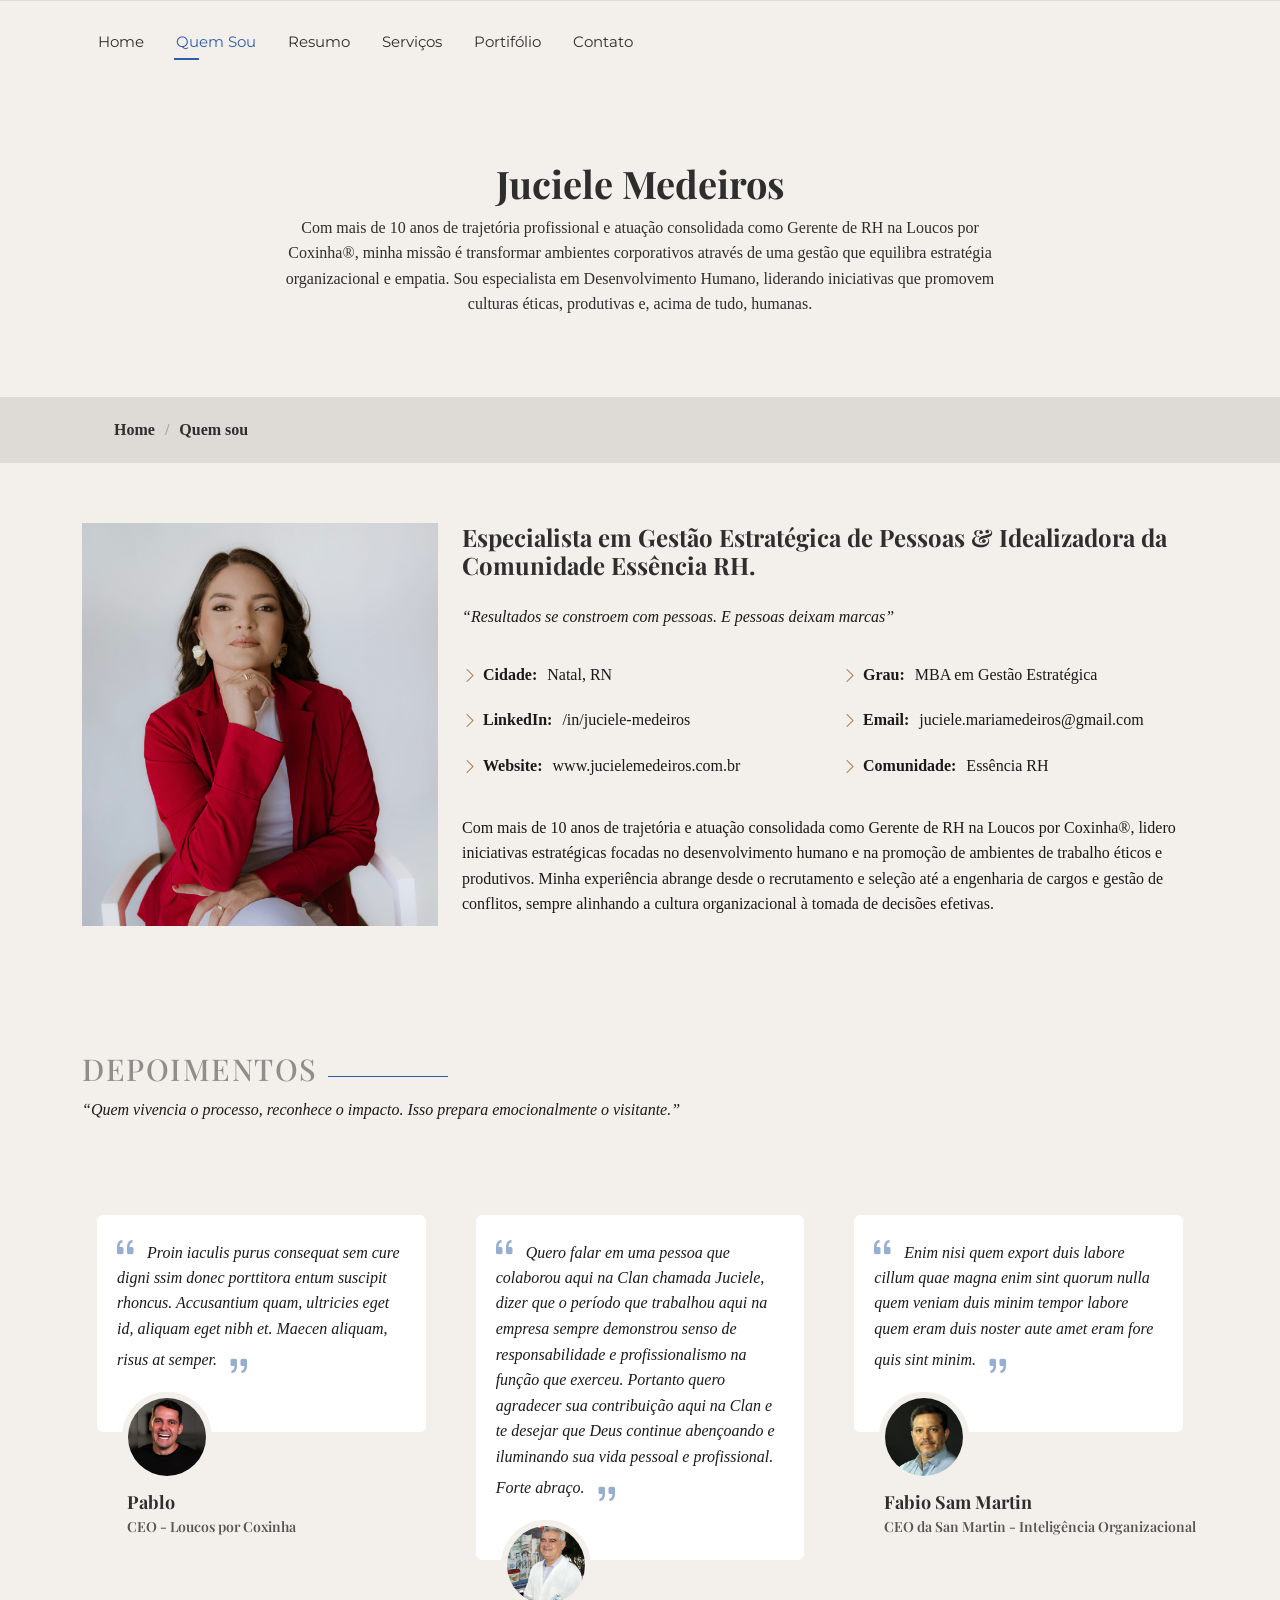
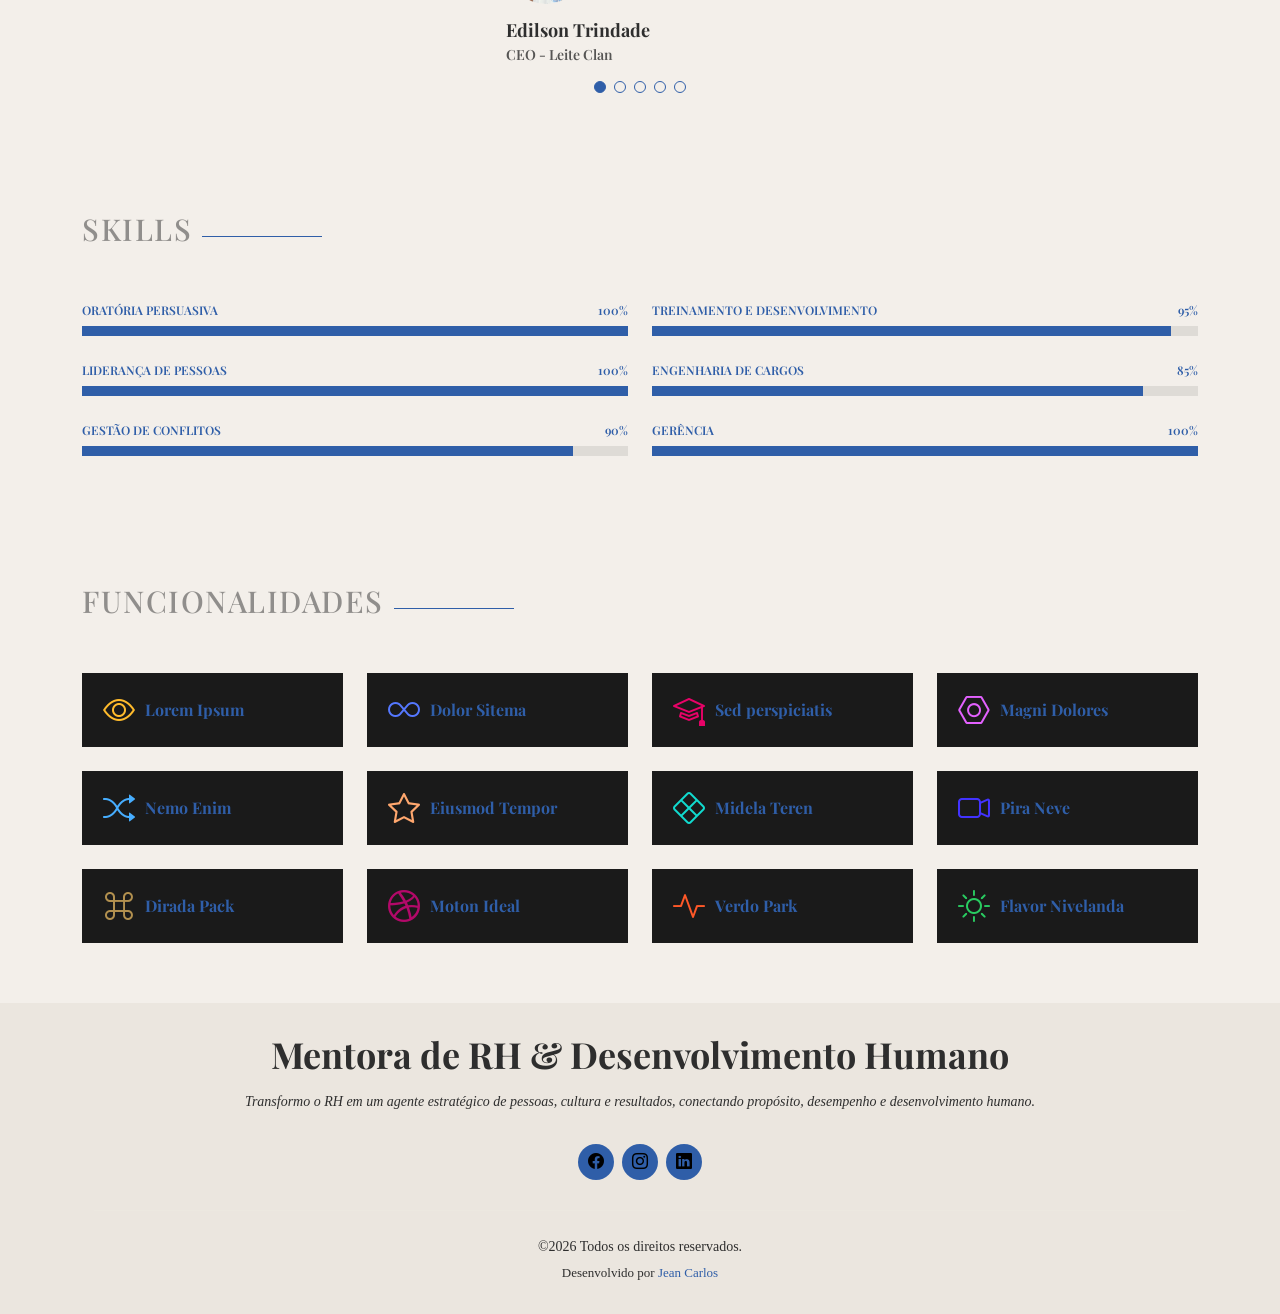
==== commit 198dff2c: "atualização das páginas" ====
--- a/about.html
+++ b/about.html
@@ -41,9 +41,9 @@
 
       <nav id="navmenu" class="navmenu">
         <ul>
-          <!--li><a href="index.html" class="active">Inicio</a></li-->
-          <li><a href="index.html">Home</a></li>
-          <!--li><a href="resume.html">Resumo</a></li-->
+          <li><a href="index.html" >Home</a></li>
+          <li><a href="about.html" class="active">Quem Sou</a></li>
+          <li><a href="resume.html" >Resumo</a></li>
           <li><a href="services.html">Serviços</a></li>
           <li><a href="portfolio.html">Portifólio</a></li>
           <li><a href="contact.html">Contato</a></li>
@@ -71,7 +71,7 @@
       <nav class="breadcrumbs">
         <div class="container">
           <ol>
-            <li><a href="index.html">Home</a></li>
+            <li>Home</a></li>
             <li class="current">Quem sou</li>
           </ol>
         </div>
--- a/assets/css/main.css
+++ b/assets/css/main.css
@@ -446,7 +446,7 @@
 # Global Footer
 --------------------------------------------------------------*/
 .footer {
-  color: var(--surface-color);
+  /*color: var(--surface-color);*/
   background-color: #EBE6DF;
   font-size: 14px;
   text-align: center;
@@ -558,7 +558,7 @@
 
 .scroll-top i {
   font-size: 24px;
-  color: var(--contrast-color);
+  color: var(--color-text);
   line-height: 0;
 }
 
@@ -1023,7 +1023,8 @@
   font-size: 18px;
   font-weight: 600;
   text-transform: uppercase;
-  color: color-mix(in srgb, var(--default-color), transparent 20%);
+  /*color: color-mix(in srgb, var(--default-color), transparent 20%);*/
+  color: var(--accent-color);
   margin-bottom: 10px;
 }
 
@@ -1063,7 +1064,8 @@
 # Services Section
 --------------------------------------------------------------*/
 .services .service-item {
-  background-color: var(--surface-color);
+  background-color: #EBE6DF;
+  border-radius: 5px;
   text-align: center;
   padding: 80px 20px;
   transition: all ease-in-out 0.3s;
